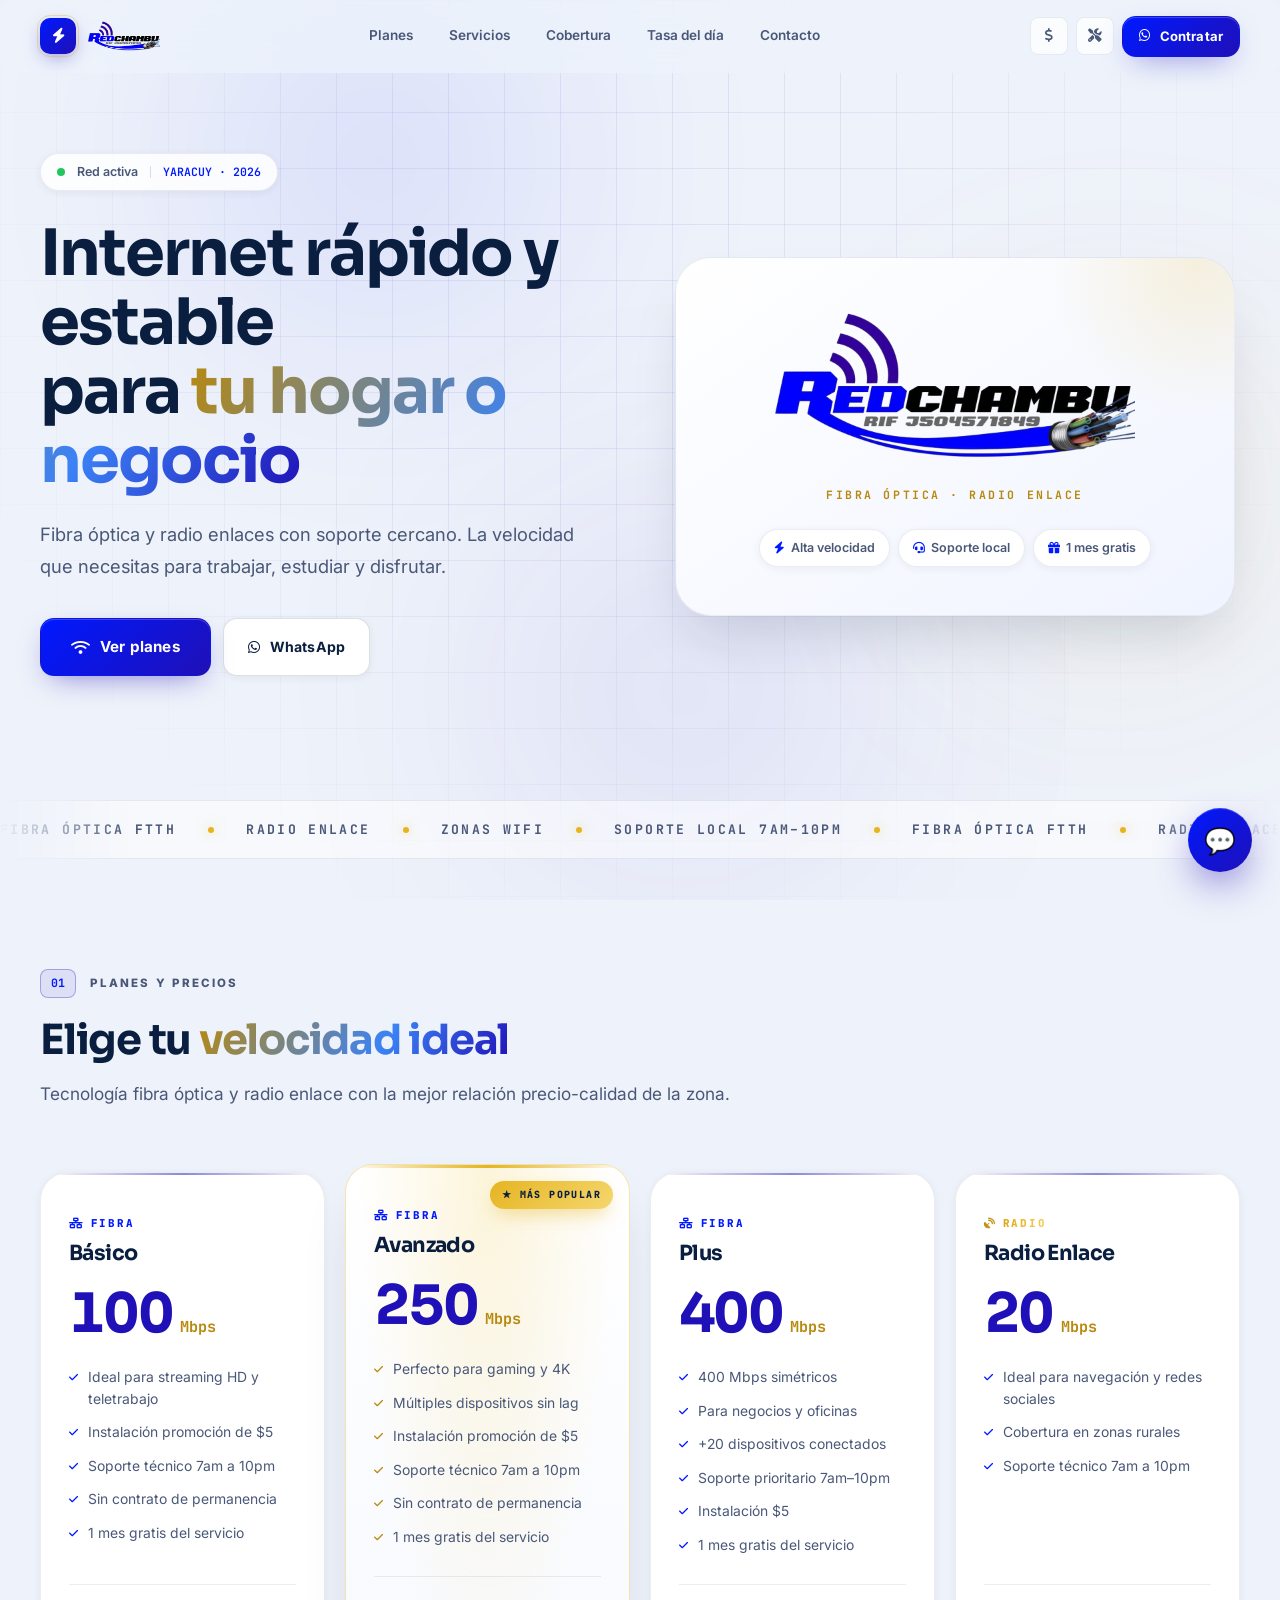
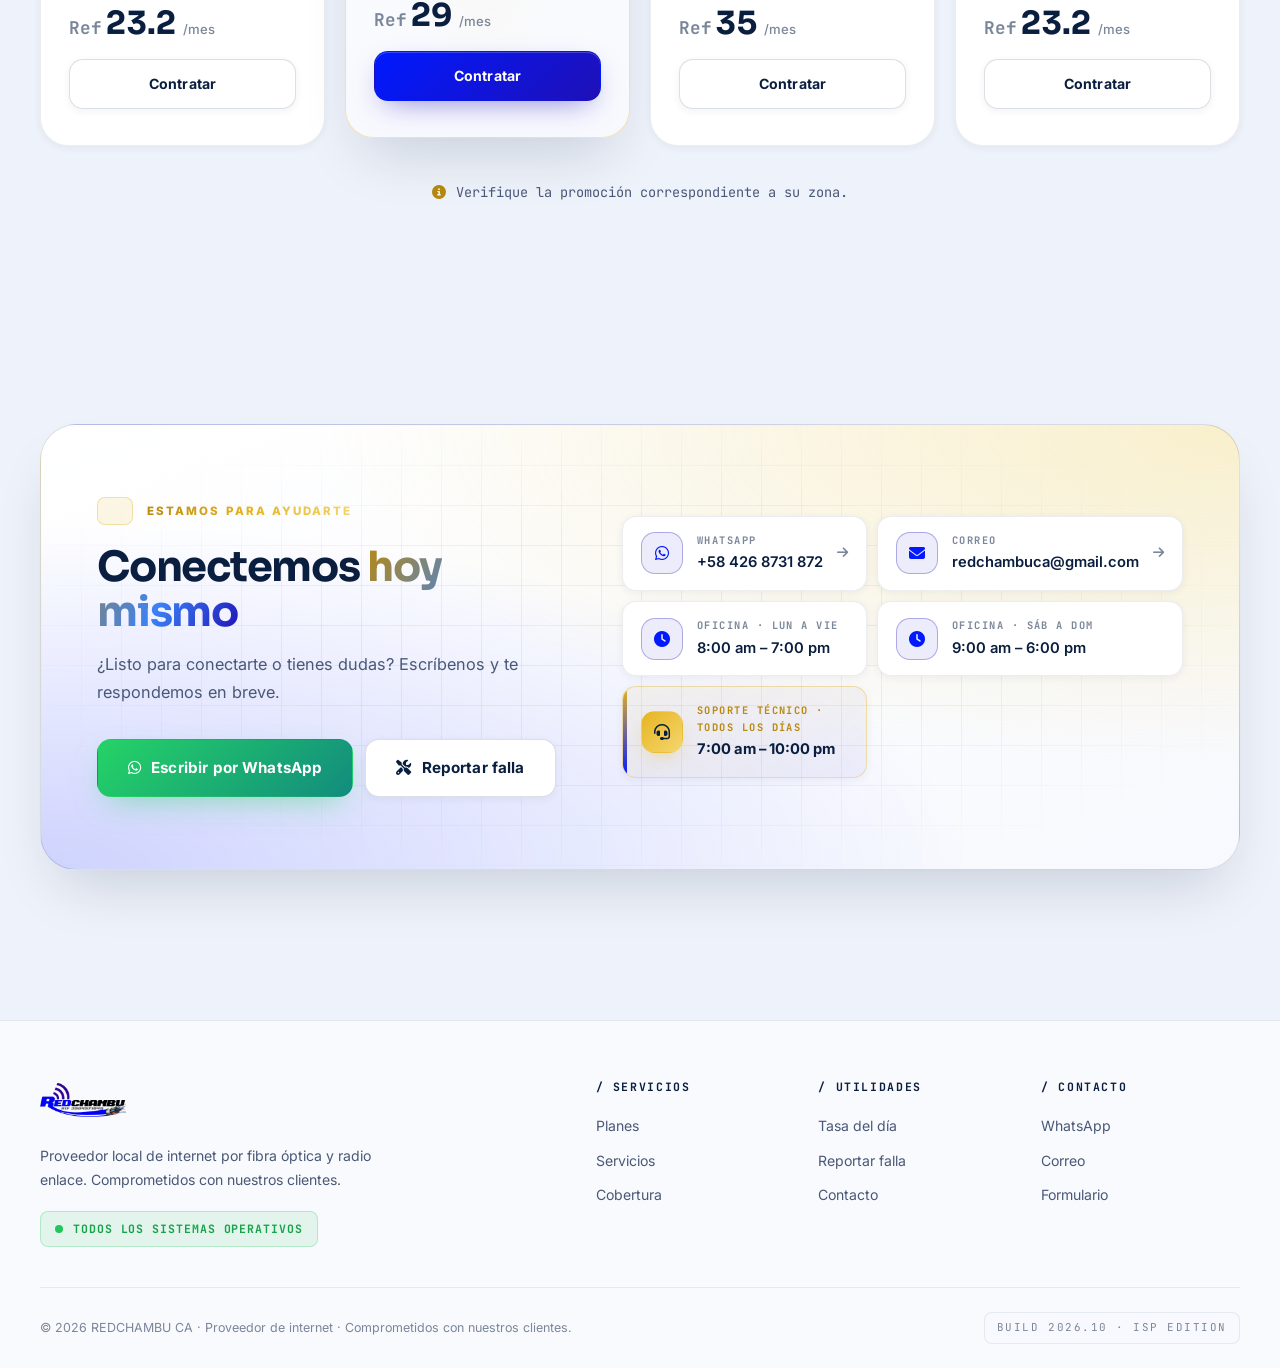
==== index.html @ 40fee79e "Update index.html" ====
<!DOCTYPE html>
<html lang="es">
<head>
  <meta charset="UTF-8" />
  <meta name="viewport" content="width=device-width, initial-scale=1, viewport-fit=cover" />
  <meta name="theme-color" content="#eef2fa">
  <meta name="description" content="REDCHAMBU CA — Internet de fibra óptica y radio enlace en tu zona. Planes desde $23.2, soporte local y cobertura en crecimiento.">

  <meta property="og:type" content="website">
  <meta property="og:url" content="https://redchambucave.github.io/">
  <meta property="og:title" content="REDCHAMBU CA | Internet de confianza">
  <meta property="og:description" content="Fibra Óptica y Radio Enlaces. Planes desde $23.2. Consulta cobertura.">
  <meta property="og:image" content="https://redchambucave.github.io/web/img/RedChambuCA.png">
  <meta property="og:locale" content="es_VE">

  <title>REDCHAMBU CA | Internet de confianza en tu zona</title>

  <link rel="icon" type="image/webp" href="img/RedChambuCA.webp">
  <link rel="apple-touch-icon" href="img/RedChambuCA.webp">

  <link rel="preconnect" href="https://fonts.googleapis.com">
  <link rel="preconnect" href="https://fonts.gstatic.com" crossorigin>
  <link href="https://fonts.googleapis.com/css2?family=Inter:wght@400;500;600;700;800&family=Sora:wght@600;700;800&family=JetBrains+Mono:wght@500;700&display=swap" rel="stylesheet">

  <link rel="preconnect" href="https://cdnjs.cloudflare.com">
  <link rel="stylesheet" href="https://cdnjs.cloudflare.com/ajax/libs/font-awesome/6.4.0/css/all.min.css">

  <link rel="stylesheet" href="css/main.css">
  <link rel="stylesheet" href="css/home.css">
  <link rel="stylesheet" href="css/bot.css">
</head>
<body>

  <!-- Atmósfera -->
  <div class="atmo" aria-hidden="true">
    <div class="atmo-grid"></div>
    <div class="atmo-glow a"></div>
    <div class="atmo-glow b"></div>
    <div class="atmo-glow c"></div>
  </div>

  <!-- Header -->
  <header class="hdr" id="hdr">
    <div class="wrap hdr-inner">
      <a href="index.html" class="hdr-logo" aria-label="REDCHAMBU CA - Inicio">
        <span class="logo-mark"><i class="fas fa-bolt"></i></span>
        <img src="img/RedChambuCA.webp" alt="REDCHAMBU CA" width="160" height="36" decoding="async">
      </a>

      <nav class="hdr-nav" aria-label="Principal">
        <a href="index.html"> Planes</a>
        <a href="servicios.html"> Servicios</a>
        <a href="cobertura.html"> Cobertura</a>
        <a href="tasa.html"> Tasa del día</a>
        <a href="index.html#contacto"> Contacto</a>
      </nav>

      <div class="hdr-actions">
        <a href="tasa.html" class="hdr-utility" aria-label="Tasa del día"><i class="fas fa-dollar-sign"></i></a>
        <a href="reporte.html" class="hdr-utility" aria-label="Reportar falla"><i class="fas fa-tools"></i></a>
        <a href="https://wa.me/584268731872" target="_blank" rel="noopener noreferrer" class="btn btn-primary btn-sm">
          <i class="fab fa-whatsapp"></i> Contratar
        </a>
        <button class="hdr-menu" id="menuBtn" aria-label="Abrir menú" aria-expanded="false" aria-controls="mnav">
          <i class="fas fa-bars"></i>
        </button>
      </div>
    </div>
  </header>

  <!-- Menú móvil -->
  <div class="mnav" id="mnav" aria-hidden="true">
    <div class="mnav-top">
      <img src="img/RedChambuCA.webp" alt="REDCHAMBU CA" width="160" height="36">
      <button class="mnav-close" id="menuClose" aria-label="Cerrar menú"><i class="fas fa-times"></i></button>
    </div>
    <ul class="mnav-list">
      <li><a href="index.html" data-close><i class="fas fa-wifi"></i> Planes</a></li>
      <li><a href="servicios.html" data-close><i class="fas fa-th-large"></i> Servicios</a></li>
      <li><a href="cobertura.html" data-close><i class="fas fa-map-marked-alt"></i> Cobertura</a></li>
      <li><a href="tasa.html" data-close><i class="fas fa-dollar-sign"></i> Tasa del día</a></li>
      <li><a href="reporte.html" data-close><i class="fas fa-tools"></i> Reportar falla</a></li>
      <li><a href="index.html#contacto" data-close><i class="fas fa-headset"></i> Contacto</a></li>
    </ul>
    <div class="mnav-foot">
      <a href="https://wa.me/584268731872" target="_blank" rel="noopener noreferrer" class="btn btn-wa">
        <i class="fab fa-whatsapp"></i> Escribir por WhatsApp
      </a>
      <small>REDCHAMBU CA · Internet de confianza</small>
    </div>
  </div>

  <main>
    <!-- HERO -->
    <section class="hero">
      <div class="wrap hero-inner">
        <div class="hero-copy">
          <div class="hero-tag">
            <span class="pulse-dot"></span>
            <span>Red activa</span>
            <span class="hero-tag-sep"></span>
            <span class="mono">YARACUY · 2026</span>
          </div>

          <h1 class="hero-title">
            Internet rápido y estable<br>
            para <em>tu hogar o negocio</em>
          </h1>

          <p class="hero-lede">
            Fibra óptica y radio enlaces con soporte cercano. La velocidad que necesitas para trabajar, estudiar y disfrutar.
          </p>

          <div class="hero-cta">
            <a href="#planes" class="btn btn-primary btn-lg"><i class="fas fa-wifi"></i> Ver planes</a>
            <a href="https://wa.me/584268731872?text=Hola%20REDCHAMBU%20CA,%20quiero%20informaci%C3%B3n%20sobre%20sus%20planes" target="_blank" rel="noopener noreferrer" class="btn btn-outline">
              <i class="fab fa-whatsapp"></i> WhatsApp
            </a>
          </div>
        </div>

        <!-- HERO IMAGE (logo grande) -->
        <div class="hero-image">
          <div class="hero-illustration">
            <img src="img/RedChambuCA.webp" alt="REDCHAMBU CA" width="600" height="180" decoding="async">
            <div class="hero-tagline mono">Fibra Óptica · Radio Enlace</div>
            <div class="hero-chips">
              <span class="chip"><i class="fas fa-bolt"></i> Alta velocidad</span>
              <span class="chip"><i class="fas fa-headset"></i> Soporte local</span>
              <span class="chip"><i class="fas fa-gift"></i> 1 mes gratis</span>
            </div>
          </div>
        </div>
      </div>

      <!-- Marquee -->
      <div class="marquee" aria-hidden="true">
        <div class="marquee-track">
          <span>FIBRA ÓPTICA FTTH</span><span class="dot"></span>
          <span>RADIO ENLACE</span><span class="dot"></span>
          <span>ZONAS WIFI</span><span class="dot"></span>
          <span>SOPORTE LOCAL 7AM–10PM</span><span class="dot"></span>
          <span>FIBRA ÓPTICA FTTH</span><span class="dot"></span>
          <span>RADIO ENLACE</span><span class="dot"></span>
          <span>ZONAS WIFI</span><span class="dot"></span>
          <span>SOPORTE LOCAL 7AM–10PM</span><span class="dot"></span>
          <span>FIBRA ÓPTICA FTTH</span><span class="dot"></span>
          <span>RADIO ENLACE</span><span class="dot"></span>
          <span>ZONAS WIFI</span><span class="dot"></span>
          <span>SOPORTE LOCAL 7AM–10PM</span><span class="dot"></span>
        </div>
      </div>
    </section>

    <!-- PLANES -->
    <section id="planes" class="sect">
      <div class="wrap">
        <div class="sect-head">
          <div class="sect-meta">
            <span class="sect-num mono">01</span>
            <span class="sect-eyebrow">Planes y precios</span>
          </div>
          <h2>Elige tu <em>velocidad ideal</em></h2>
          <p>Tecnología fibra óptica y radio enlace con la mejor relación precio-calidad de la zona.</p>
        </div>

        <div class="plans" data-planes></div>

        <p class="plans-note mono">
          <i class="fas fa-info-circle"></i>
          Verifique la promoción correspondiente a su zona.
        </p>
      </div>
    </section>

    <!-- AVISOS DE LA RED -->
    <section id="avisos" class="sect" hidden>
      <div class="wrap">
        <div class="avisos-panel">
          <div class="sect-head center">
            <div class="sect-meta center">
              <span class="sect-num mono gold">02</span>
              <span class="sect-eyebrow gold">Estado del servicio</span>
            </div>
            <h2>Avisos de <em>la red</em></h2>
            <p>Consulta el estado de nuestra red y los mantenimientos programados.</p>
          </div>

          <div class="fallas-container" data-fallas></div>

          <div class="fallas-cta">
            <p>¿Tienes una falla que no aparece en la lista?</p>
            <a href="reporte.html" class="btn btn-outline">
              <i class="fas fa-tools"></i> Reportar falla
            </a>
          </div>
        </div>
      </div>
    </section>
    
    <!-- CONTACTO -->
    <section id="contacto" class="sect">
      <div class="wrap">
        <div class="cta-block" data-contacto></div>
      </div>
    </section>
  </main>

  <!-- Footer -->
  <footer class="ft">
    <div class="wrap">
      <div class="ft-top">
        <div class="ft-brand">
          <img src="img/RedChambuCA.webp" alt="REDCHAMBU CA" width="160" height="42" loading="lazy" decoding="async">
          <p>Proveedor local de internet por fibra óptica y radio enlace. Comprometidos con nuestros clientes.</p>
          <div class="ft-status mono">
            <span class="pulse-dot"></span>
            Todos los sistemas operativos
          </div>
        </div>

        <div class="ft-cols">
          <div class="ft-col">
            <h4 class="mono">/ Servicios</h4>
            <a href="index.html#planes">Planes</a>
            <a href="servicios.html">Servicios</a>
            <a href="cobertura.html">Cobertura</a>
          </div>
          <div class="ft-col">
            <h4 class="mono">/ Utilidades</h4>
            <a href="tasa.html">Tasa del día</a>
            <a href="reporte.html">Reportar falla</a>
            <a href="index.html#contacto">Contacto</a>
          </div>
          <div class="ft-col">
            <h4 class="mono">/ Contacto</h4>
            <a href="https://wa.me/584268731872" target="_blank" rel="noopener noreferrer">WhatsApp</a>
            <a href="mailto:redchambuca@gmail.com">Correo</a>
            <a href="index.html#contacto">Formulario</a>
          </div>
        </div>
      </div>

      <div class="ft-bottom">
        <p>&copy; 2026 REDCHAMBU CA · Proveedor de internet · Comprometidos con nuestros clientes.</p>
        <span class="ft-code mono">BUILD 2026.10 · ISP EDITION</span>
      </div>
    </div>
  </footer>

  <script src="js/data.js"></script>
  <script src="js/fallas.js"></script>
  <script src="js/main.js" defer></script>

</body>
</html>
---- css/main.css ----
/* ============================================================
   MAIN.CSS — REDCHAMBU CA "FIBER LIGHT"
   Base global: reset, variables, tipografía, botones, header,
   menú móvil, secciones, footer, utilidades, responsive común.
   ============================================================ */

/* ============================================================
   RESET
   ============================================================ */
*, *::before, *::after { margin: 0; padding: 0; box-sizing: border-box; }

/* ============================================================
   VARIABLES — Paleta Fiber Light + logo REDCHAMBU
   ============================================================ */
:root {
  /* Fondo claro */
  --bg:        #eef2fa;
  --bg-2:      #e6ecf7;
  --bg-3:      #dfe6f3;
  --surface:   #ffffff;
  --surface-2: #f7f9fe;
  --surface-3: #eef2fa;

  /* Azul ISP (derivado del logo) */
  --blue:          #1F10B7;   /* azul violáceo del logo */
  --blue-bright:   #3b82f6;
  --blue-deep:     #1F10B7;
  --blue-electric: #0019FF;   /* azul eléctrico de "RED" */
  --blue-soft:     rgba(31, 16, 183, 0.08);
  --blue-soft-2:   rgba(31, 16, 183, 0.14);

  /* Dorado / Mostaza */
  --gold:        #e6b422;
  --gold-bright: #f5d76e;
  --gold-dark:   #b8890f;
  --gold-soft:   rgba(230, 180, 34, 0.12);

  /* Texto */
  --text:      #0a1e3f;
  --text-soft: #4a5878;
  --text-mute: #7a8699;

  /* Bordes */
  --border:        rgba(10, 30, 63, 0.08);
  --border-strong: rgba(10, 30, 63, 0.14);
  --border-blue:   rgba(31, 16, 183, 0.3);
  --border-gold:   rgba(230, 180, 34, 0.35);

  /* Radios */
  --r-sm:   8px;
  --r-md:   14px;
  --r-lg:   20px;
  --r-xl:   28px;
  --r-2xl:  36px;
  --r-full: 999px;

  /* Sombras */
  --sh-sm:   0 2px 8px rgba(10, 30, 63, 0.06);
  --sh-md:   0 12px 32px rgba(10, 30, 63, 0.08);
  --sh-lg:   0 30px 60px -20px rgba(10, 30, 63, 0.18);
  --sh-blue: 0 12px 32px -12px rgba(31, 16, 183, 0.4);
  --sh-gold: 0 12px 32px -12px rgba(230, 180, 34, 0.4);

  --header-h: 72px;
}

/* ============================================================
   BASE
   ============================================================ */
html {
  scroll-behavior: smooth;
  scroll-padding-top: calc(var(--header-h) + 40px);
  -webkit-text-size-adjust: 100%;
  -webkit-tap-highlight-color: transparent;
}

body {
  font-family: 'Inter', system-ui, -apple-system, sans-serif;
  background: var(--bg);
  color: var(--text);
  line-height: 1.6;
  min-height: 100vh;
  overflow-x: hidden;
  -webkit-font-smoothing: antialiased;
  position: relative;
  display: flex;
  flex-direction: column;
}

main { flex: 1; }

img { max-width: 100%; height: auto; -webkit-user-drag: none; user-select: none; }
a { color: inherit; text-decoration: none; }
button { font-family: inherit; cursor: pointer; border: none; background: none; color: inherit; }

.wrap {
  width: 100%;
  max-width: 1280px;
  margin: 0 auto;
  padding: 0 20px;
  position: relative;
  z-index: 2;
}

.mono {
  font-family: 'JetBrains Mono', ui-monospace, monospace;
  font-variant-numeric: tabular-nums;
}

/* ============================================================
   ATMÓSFERA (grid + glows)
   ============================================================ */
.atmo {
  position: fixed;
  inset: 0;
  pointer-events: none;
  z-index: 0;
  overflow: hidden;
}

.atmo-grid {
  position: absolute;
  inset: 0;
  background-image:
    linear-gradient(rgba(31, 16, 183, 0.07) 1px, transparent 1px),
    linear-gradient(90deg, rgba(31, 16, 183, 0.07) 1px, transparent 1px);
  background-size: 56px 56px;
  mask-image: radial-gradient(ellipse at 50% 30%, black 30%, transparent 80%);
  -webkit-mask-image: radial-gradient(ellipse at 50% 30%, black 30%, transparent 80%);
}

.atmo-glow {
  position: absolute;
  border-radius: 50%;
  filter: blur(120px);
  opacity: 0.55;
}

.atmo-glow.a {
  top: -10%; left: 10%;
  width: 500px; height: 500px;
  background: radial-gradient(circle, rgba(0, 25, 255, 0.28) 0%, transparent 70%);
}

.atmo-glow.b {
  top: 30%; right: -5%;
  width: 450px; height: 450px;
  background: radial-gradient(circle, rgba(230, 180, 34, 0.28) 0%, transparent 70%);
}

.atmo-glow.c {
  bottom: -10%; left: 30%;
  width: 600px; height: 600px;
  background: radial-gradient(circle, rgba(31, 16, 183, 0.18) 0%, transparent 70%);
}

/* ============================================================
   TIPOGRAFÍA
   ============================================================ */
h1, h2, h3, h4 {
  font-family: 'Sora', 'Inter', sans-serif;
  font-weight: 700;
  letter-spacing: -0.03em;
  line-height: 1.08;
  color: var(--text);
}

h1 { font-size: clamp(2.2rem, 6.5vw, 4rem); }
h2 { font-size: clamp(1.7rem, 4.5vw, 2.6rem); }
h3 { font-size: clamp(1.1rem, 2.5vw, 1.3rem); }
h4 { font-size: 0.82rem; }

h1 em, h2 em {
  font-style: normal;
  background: linear-gradient(120deg, var(--gold-dark) 0%, var(--blue-bright) 60%, var(--blue-deep) 100%);
  -webkit-background-clip: text;
  background-clip: text;
  -webkit-text-fill-color: transparent;
}

h2 em.gold, .gold {
  background: linear-gradient(120deg, var(--gold-dark) 0%, var(--gold) 50%, var(--gold-bright) 100%);
  -webkit-background-clip: text;
  background-clip: text;
  -webkit-text-fill-color: transparent;
}

p { color: var(--text-soft); }

/* ============================================================
   HEADER
   ============================================================ */
.hdr {
  position: sticky;
  top: 0;
  z-index: 100;
  background: rgba(238, 242, 250, 0.78);
  backdrop-filter: blur(20px) saturate(180%);
  -webkit-backdrop-filter: blur(20px) saturate(180%);
  border-bottom: 1px solid transparent;
  transition: all 0.3s ease;
}

.hdr.scrolled {
  border-bottom-color: var(--border);
  background: rgba(255, 255, 255, 0.85);
  box-shadow: var(--sh-sm);
}

.hdr-inner {
  display: flex;
  align-items: center;
  justify-content: space-between;
  gap: 20px;
  height: var(--header-h);
}

.hdr-logo { display: flex; align-items: center; gap: 12px; flex-shrink: 0; }

.logo-mark {
  display: inline-flex;
  align-items: center;
  justify-content: center;
  width: 36px; height: 36px;
  border-radius: 10px;
  background: linear-gradient(135deg, var(--blue-electric) 0%, var(--blue) 100%);
  color: #fff;
  font-size: 0.95rem;
  box-shadow: 0 6px 20px -6px rgba(31, 16, 183, 0.6);
  position: relative;
}

.logo-mark::after {
  content: '';
  position: absolute;
  inset: -3px;
  border-radius: 13px;
  border: 1px solid rgba(230, 180, 34, 0.5);
  opacity: 0.7;
}

.hdr-logo img { height: 32px; width: auto; object-fit: contain; }

.hdr-nav {
  display: none;
  align-items: center;
  gap: 4px;
  flex: 1;
  justify-content: center;
}

.hdr-nav a {
  display: inline-flex;
  align-items: center;
  gap: 8px;
  padding: 9px 16px;
  border-radius: var(--r-sm);
  font-size: 0.85rem;
  font-weight: 600;
  color: var(--text-soft);
  transition: all 0.2s ease;
  position: relative;
}

.hdr-nav a span {
  font-family: 'JetBrains Mono', monospace;
  font-size: 0.68rem;
  color: var(--blue-electric);
  opacity: 0.75;
}

.hdr-nav a:hover {
  color: var(--blue-deep);
  background: rgba(31, 16, 183, 0.06);
}

.hdr-nav a:hover span { opacity: 1; }
.hdr-nav a.active { color: var(--blue-deep); background: rgba(31, 16, 183, 0.08); }
.hdr-nav a.active span { opacity: 1; }

.hdr-actions { display: flex; align-items: center; gap: 8px; }

.hdr-utility {
  display: none;
  align-items: center;
  justify-content: center;
  width: 38px; height: 38px;
  border-radius: var(--r-sm);
  background: rgba(255, 255, 255, 0.7);
  border: 1px solid var(--border);
  color: var(--text-soft);
  font-size: 0.85rem;
  transition: all 0.2s ease;
}

.hdr-utility:hover {
  color: var(--gold-dark);
  border-color: var(--border-gold);
  background: var(--gold-soft);
}

.hdr-menu {
  width: 42px; height: 42px;
  border-radius: var(--r-sm);
  background: rgba(255, 255, 255, 0.7);
  border: 1px solid var(--border);
  color: var(--text);
  font-size: 1rem;
  display: inline-flex;
  align-items: center;
  justify-content: center;
  transition: all 0.2s;
}

.hdr-menu:hover { border-color: var(--border-blue); color: var(--blue-electric); }

/* ============================================================
   BOTONES
   ============================================================ */
.btn {
  display: inline-flex;
  align-items: center;
  justify-content: center;
  gap: 10px;
  padding: 13px 24px;
  min-height: 48px;
  border-radius: var(--r-md);
  font-weight: 700;
  font-size: 0.88rem;
  transition: all 0.25s cubic-bezier(0.4, 0, 0.2, 1);
  cursor: pointer;
  white-space: nowrap;
  border: 1px solid transparent;
  letter-spacing: 0.01em;
  text-decoration: none;
}

.btn-sm { padding: 9px 16px; min-height: 40px; font-size: 0.82rem; }
.btn-lg { padding: 16px 30px; min-height: 54px; font-size: 0.95rem; }
.btn-block { width: 100%; }

.btn-primary {
  background: linear-gradient(135deg, var(--blue-electric) 0%, var(--blue) 100%);
  color: #fff;
  box-shadow: 0 10px 30px -12px rgba(31, 16, 183, 0.6), inset 0 1px 0 rgba(255, 255, 255, 0.2);
  position: relative;
  overflow: hidden;
}

.btn-primary::before {
  content: '';
  position: absolute;
  inset: 0;
  background: linear-gradient(120deg, transparent 30%, rgba(255, 255, 255, 0.2) 50%, transparent 70%);
  transform: translateX(-100%);
  transition: transform 0.6s ease;
}

.btn-primary:hover::before { transform: translateX(100%); }

.btn-primary:hover {
  transform: translateY(-2px);
  box-shadow: 0 18px 40px -14px rgba(31, 16, 183, 0.8), inset 0 1px 0 rgba(255, 255, 255, 0.2);
}

.btn-outline {
  background: var(--surface);
  color: var(--text);
  border: 1px solid var(--border-strong);
  box-shadow: var(--sh-sm);
}

.btn-outline:hover {
  border-color: var(--blue-electric);
  color: var(--blue-deep);
  background: var(--blue-soft);
  transform: translateY(-2px);
}

.btn-wa {
  background: linear-gradient(135deg, #25D366 0%, #128C7E 100%);
  color: #fff;
  box-shadow: 0 12px 32px -12px rgba(37, 211, 102, 0.55);
}

.btn-wa:hover {
  transform: translateY(-2px);
  box-shadow: 0 18px 40px -14px rgba(37, 211, 102, 0.75);
}

/* ============================================================
   MENÚ MÓVIL
   ============================================================ */
.mnav {
  position: fixed;
  inset: 0;
  z-index: 200;
  background: var(--surface);
  display: flex;
  flex-direction: column;
  padding: 20px 24px;
  opacity: 0;
  visibility: hidden;
  transition: opacity 0.3s ease, visibility 0.3s;
  overflow-y: auto;
}

.mnav::before {
  content: '';
  position: absolute;
  inset: 0;
  background-image:
    linear-gradient(rgba(31, 16, 183, 0.05) 1px, transparent 1px),
    linear-gradient(90deg, rgba(31, 16, 183, 0.05) 1px, transparent 1px);
  background-size: 40px 40px;
  pointer-events: none;
  z-index: 0;
}

.mnav.open { opacity: 1; visibility: visible; }
.mnav > * { position: relative; z-index: 1; }

.mnav-top {
  display: flex;
  justify-content: space-between;
  align-items: center;
  margin-bottom: 32px;
}

.mnav-top img { height: 34px; width: auto; }

.mnav-close {
  width: 42px; height: 42px;
  border-radius: var(--r-sm);
  background: var(--surface-3);
  border: 1px solid var(--border);
  color: var(--text);
  font-size: 1rem;
  display: flex;
  align-items: center;
  justify-content: center;
}

.mnav-list {
  list-style: none;
  display: flex;
  flex-direction: column;
  gap: 8px;
  flex: 1;
}

.mnav-list a {
  display: flex;
  align-items: center;
  gap: 16px;
  padding: 16px 18px;
  border-radius: var(--r-md);
  background: var(--surface-2);
  border: 1px solid var(--border);
  font-family: 'Sora', sans-serif;
  font-size: 1.02rem;
  font-weight: 600;
  color: var(--text);
  transition: all 0.2s ease;
}

.mnav-list a span {
  font-family: 'JetBrains Mono', monospace;
  font-size: 0.72rem;
  color: var(--blue-electric);
  min-width: 24px;
}

.mnav-list a i {
  width: 36px; height: 36px;
  border-radius: var(--r-sm);
  background: var(--blue-soft);
  color: var(--blue-electric);
  display: flex;
  align-items: center;
  justify-content: center;
  font-size: 0.9rem;
  flex-shrink: 0;
}

.mnav-list a:active {
  background: var(--blue-soft-2);
  border-color: var(--border-blue);
}

.mnav-foot {
  margin-top: 24px;
  padding-top: 24px;
  border-top: 1px solid var(--border);
  text-align: center;
}

.mnav-foot small {
  display: block;
  color: var(--text-mute);
  font-size: 0.72rem;
  margin-top: 12px;
  font-family: 'JetBrains Mono', monospace;
}

/* ============================================================
   SECCIONES GENÉRICAS
   ============================================================ */
.sect { padding: 80px 0; position: relative; }

.sect-head { margin-bottom: 48px; max-width: 720px; }
.sect-head.center { text-align: center; margin-left: auto; margin-right: auto; }

.sect-meta {
  display: flex;
  align-items: center;
  gap: 14px;
  margin-bottom: 20px;
}

.sect-meta.center { justify-content: center; }

.sect-num {
  font-size: 0.72rem;
  font-weight: 700;
  color: var(--blue-electric);
  padding: 4px 10px;
  border-radius: var(--r-sm);
  background: var(--blue-soft);
  border: 1px solid var(--border-blue);
}

.sect-num.gold {
  color: var(--gold-dark);
  background: var(--gold-soft);
  border-color: var(--border-gold);
}

.sect-eyebrow {
  font-size: 0.72rem;
  font-weight: 800;
  letter-spacing: 0.18em;
  text-transform: uppercase;
  color: var(--text-soft);
}

.sect-eyebrow.gold { color: var(--gold-dark); }

.sect-head h2 { margin-bottom: 16px; }

.sect-head p {
  color: var(--text-soft);
  font-size: clamp(0.98rem, 2.4vw, 1.08rem);
  line-height: 1.7;
}

/* Page hero (páginas internas) */
.page-hero {
  position: relative;
  padding: 60px 0 40px;
  overflow: hidden;
}

.page-hero .wrap { padding-bottom: 20px; }

.page-hero-tag {
  display: inline-flex;
  align-items: center;
  gap: 12px;
  padding: 8px 16px;
  background: rgba(255, 255, 255, 0.85);
  border: 1px solid var(--border);
  border-radius: var(--r-full);
  font-size: 0.78rem;
  font-weight: 600;
  color: var(--text-soft);
  margin-bottom: 24px;
  backdrop-filter: blur(10px);
  box-shadow: var(--sh-sm);
}

.page-hero-tag .mono { color: var(--blue-electric); font-size: 0.72rem; }

.page-hero h1 {
  margin-bottom: 16px;
  max-width: 900px;
}

.page-hero-lede {
  font-size: clamp(1rem, 2.5vw, 1.15rem);
  color: var(--text-soft);
  max-width: 640px;
  line-height: 1.7;
}

/* Pulse dot */
.pulse-dot {
  width: 8px; height: 8px;
  border-radius: 50%;
  background: #22c55e;
  box-shadow: 0 0 0 0 rgba(34, 197, 94, 0.7);
  animation: pulseDot 2s infinite;
  flex-shrink: 0;
}

@keyframes pulseDot {
  0%   { box-shadow: 0 0 0 0 rgba(34, 197, 94, 0.7); }
  70%  { box-shadow: 0 0 0 10px rgba(34, 197, 94, 0); }
  100% { box-shadow: 0 0 0 0 rgba(34, 197, 94, 0); }
}

/* ============================================================
   INFO NOTE
   ============================================================ */
.info-note {
  max-width: 900px;
  margin: 24px auto 0;
  padding: 18px 22px;
  background: var(--surface);
  border-radius: var(--r-md);
  border: 1px solid var(--border);
  border-left: 4px solid var(--gold);
  display: flex;
  gap: 16px;
  align-items: flex-start;
  box-shadow: var(--sh-sm);
}

.info-note i {
  color: var(--gold-dark);
  font-size: 1.3rem;
  margin-top: 2px;
  flex-shrink: 0;
}

.info-note p {
  font-size: 0.95rem;
  line-height: 1.6;
  margin: 0;
  color: var(--text-soft);
}

.info-note strong { color: var(--text); }

.info-note a {
  color: var(--blue-electric);
  font-weight: 700;
  text-decoration: underline;
  text-decoration-color: var(--gold);
  text-underline-offset: 3px;
}

.info-note a:hover { color: var(--gold-dark); }

/* ============================================================
   FOOTER
   ============================================================ */
.ft {
  border-top: 1px solid var(--border);
  padding: 60px 0 24px;
  background: rgba(255, 255, 255, 0.6);
  margin-top: 40px;
  position: relative;
  z-index: 1;
}

.ft-top {
  display: grid;
  gap: 40px;
  padding-bottom: 40px;
  border-bottom: 1px solid var(--border);
}

.ft-brand img { height: 38px; width: auto; margin-bottom: 18px; }

.ft-brand p {
  color: var(--text-soft);
  font-size: 0.88rem;
  line-height: 1.65;
  max-width: 340px;
  margin-bottom: 20px;
}

.ft-status {
  display: inline-flex;
  align-items: center;
  gap: 10px;
  font-size: 0.72rem;
  font-weight: 700;
  color: #16a34a;
  letter-spacing: 0.08em;
  text-transform: uppercase;
  padding: 8px 14px;
  border-radius: var(--r-sm);
  background: rgba(34, 197, 94, 0.1);
  border: 1px solid rgba(34, 197, 94, 0.25);
}

.ft-cols {
  display: grid;
  grid-template-columns: repeat(3, 1fr);
  gap: 24px;
}

.ft-col h4 {
  color: var(--text);
  font-size: 0.72rem;
  text-transform: uppercase;
  letter-spacing: 0.14em;
  margin-bottom: 16px;
  font-family: 'JetBrains Mono', monospace;
  font-weight: 700;
}

.ft-col a {
  display: block;
  color: var(--text-soft);
  font-size: 0.88rem;
  padding: 6px 0;
  transition: all 0.2s ease;
}

.ft-col a:hover { color: var(--gold-dark); padding-left: 6px; }

.ft-bottom {
  padding-top: 24px;
  display: flex;
  flex-direction: column;
  gap: 12px;
  text-align: center;
  align-items: center;
}

.ft-bottom p { color: var(--text-mute); font-size: 0.78rem; }

.ft-code {
  font-size: 0.68rem;
  color: var(--text-mute);
  letter-spacing: 0.14em;
  padding: 6px 12px;
  border-radius: var(--r-sm);
  background: var(--surface-2);
  border: 1px solid var(--border);
}

/* ============================================================
   RESPONSIVE COMÚN
   ============================================================ */
@media (min-width: 640px) {
  .wrap { padding: 0 32px; }
  .hdr-utility { display: inline-flex; }
}

@media (min-width: 960px) {
  .wrap { padding: 0 40px; }

  .hdr-nav { display: flex; }
  .hdr-menu { display: none; }
  .mnav { display: none; }

  .sect { padding: 110px 0; }
  .sect-head { margin-bottom: 64px; }

  .ft-top { grid-template-columns: 1fr 1.3fr; gap: 60px; }
  .ft-bottom { flex-direction: row; justify-content: space-between; }
}

/* ============================================================
   ACCESIBILIDAD
   ============================================================ */
@media (prefers-reduced-motion: reduce) {
  *, *::before, *::after {
    animation-duration: 0.01ms !important;
    animation-iteration-count: 1 !important;
    transition-duration: 0.01ms !important;
    scroll-behavior: auto !important;
  }
}

:focus-visible {
  outline: 2px solid var(--blue-electric);
  outline-offset: 3px;
  border-radius: 8px;
}
---- css/home.css ----
/* ============================================================
   HOME.CSS — Solo index.html
   Hero + medidor radial + marquee + planes + contacto + trust
   ============================================================ */

/* ============================================================
   HERO
   ============================================================ */
.hero { position: relative; padding: 60px 0 0; overflow: hidden; }

.hero-inner {
  display: grid;
  gap: 56px;
  align-items: center;
  padding-bottom: 60px;
}

.hero-tag {
  display: inline-flex;
  align-items: center;
  gap: 12px;
  padding: 8px 16px;
  background: rgba(255, 255, 255, 0.85);
  border: 1px solid var(--border);
  border-radius: var(--r-full);
  font-size: 0.78rem;
  font-weight: 600;
  color: var(--text-soft);
  margin-bottom: 28px;
  backdrop-filter: blur(10px);
  box-shadow: var(--sh-sm);
}

.hero-tag .mono { color: var(--blue-electric); font-size: 0.72rem; }

.hero-tag-sep { width: 1px; height: 12px; background: var(--border-strong); }

.hero-title { margin-bottom: 24px; }

.hero-lede {
  font-size: clamp(1rem, 2.5vw, 1.15rem);
  color: var(--text-soft);
  max-width: 540px;
  margin-bottom: 36px;
  line-height: 1.7;
}

.hero-cta {
  display: flex;
  flex-direction: column;
  gap: 12px;
  margin-bottom: 44px;
}

/* ============================================================
   MEDIDOR RADIAL
   ============================================================ */
.hero-meter {
  position: relative;
  display: flex;
  flex-direction: column;
  align-items: center;
  gap: 24px;
}

.meter-shell {
  position: relative;
  width: min(420px, 90vw);
  aspect-ratio: 1;
}

.meter-svg {
  position: absolute;
  inset: 0;
  width: 100%; height: 100%;
  filter: drop-shadow(0 20px 40px rgba(31, 16, 183, 0.15));
}

.meter-ticks {
  opacity: 0.6;
  animation: spinSlow 60s linear infinite;
  transform-origin: 200px 200px;
}

@keyframes spinSlow { from { transform: rotate(0); } to { transform: rotate(360deg); } }

.meter-arc {
  filter: drop-shadow(0 0 10px rgba(230, 180, 34, 0.5));
  animation: arcGrow 2.4s cubic-bezier(0.4, 0, 0.2, 1) forwards;
}

@keyframes arcGrow { from { stroke-dashoffset: 1005; } to { stroke-dashoffset: 220; } }

.meter-core {
  position: absolute;
  top: 50%; left: 50%;
  transform: translate(-50%, -50%);
  text-align: center;
  width: 60%;
}

.meter-live {
  display: inline-flex;
  align-items: center;
  gap: 6px;
  font-size: 0.68rem;
  font-weight: 800;
  letter-spacing: 0.15em;
  text-transform: uppercase;
  color: #16a34a;
  background: rgba(34, 197, 94, 0.12);
  padding: 5px 12px;
  border-radius: var(--r-full);
  margin-bottom: 14px;
}

.meter-live .pulse-dot { width: 6px; height: 6px; }

.meter-value {
  display: flex;
  align-items: baseline;
  justify-content: center;
  gap: 6px;
  margin-bottom: 6px;
}

.meter-value span {
  font-family: 'Sora', sans-serif;
  font-size: clamp(2.8rem, 10vw, 4rem);
  font-weight: 700;
  color: var(--blue-deep);
  letter-spacing: -0.05em;
  line-height: 1;
}

.meter-value small {
  font-family: 'JetBrains Mono', monospace;
  font-size: 0.95rem;
  font-weight: 700;
  color: var(--gold-dark);
}

.meter-label {
  font-size: 0.68rem;
  text-transform: uppercase;
  letter-spacing: 0.16em;
  color: var(--text-mute);
  font-weight: 700;
}

.meter-badge {
  position: absolute;
  display: flex;
  align-items: center;
  gap: 8px;
  padding: 10px 16px;
  background: rgba(255, 255, 255, 0.95);
  border: 1px solid var(--border-strong);
  border-radius: var(--r-full);
  font-size: 0.78rem;
  font-weight: 700;
  color: var(--text);
  backdrop-filter: blur(12px);
  box-shadow: var(--sh-md);
  animation: floatY 6s ease-in-out infinite;
  white-space: nowrap;
}

.meter-badge i { color: var(--gold-dark); }

.meter-badge.a { top: 14%; left: -4%; animation-delay: -1s; }
.meter-badge.b { bottom: 16%; right: -4%; animation-delay: -3s; }

@keyframes floatY {
  0%, 100% { transform: translateY(0); }
  50%      { transform: translateY(-10px); }
}

.meter-footer {
  display: grid;
  grid-template-columns: repeat(3, 1fr);
  gap: 8px;
  width: min(420px, 90vw);
  padding: 14px;
  background: var(--surface);
  border: 1px solid var(--border);
  border-radius: var(--r-md);
  box-shadow: var(--sh-sm);
}

.mf-item { text-align: center; }

.mf-k {
  display: block;
  font-size: 0.62rem;
  text-transform: uppercase;
  letter-spacing: 0.1em;
  color: var(--text-mute);
  font-weight: 700;
  margin-bottom: 4px;
}

.mf-v {
  display: block;
  font-size: 0.8rem;
  font-weight: 700;
  color: var(--gold-dark);
}

/* ============================================================
   MARQUEE TÉCNICO
   ============================================================ */
.marquee {
  position: relative;
  border-top: 1px solid var(--border);
  border-bottom: 1px solid var(--border);
  background: rgba(255, 255, 255, 0.5);
  padding: 18px 0;
  overflow: hidden;
  mask-image: linear-gradient(90deg, transparent, black 10%, black 90%, transparent);
  -webkit-mask-image: linear-gradient(90deg, transparent, black 10%, black 90%, transparent);
}

.marquee-track {
  display: flex;
  align-items: center;
  gap: 32px;
  animation: marquee 40s linear infinite;
  white-space: nowrap;
  width: max-content;
}

.marquee-track span {
  font-family: 'JetBrains Mono', monospace;
  font-size: 0.82rem;
  font-weight: 700;
  letter-spacing: 0.18em;
  color: var(--text-soft);
}

.marquee-track .dot {
  width: 6px; height: 6px;
  border-radius: 50%;
  background: var(--gold);
  box-shadow: 0 0 12px rgba(230, 180, 34, 0.6);
  flex-shrink: 0;
}

@keyframes marquee {
  from { transform: translateX(0); }
  to   { transform: translateX(-50%); }
}

/* ============================================================
   PLANES
   ============================================================ */
.plans {
  display: grid;
  grid-template-columns: 1fr;
  gap: 20px;
}

.plan {
  position: relative;
  background: var(--surface);
  border: 1px solid var(--border);
  border-radius: var(--r-xl);
  padding: 32px 28px;
  display: flex;
  flex-direction: column;
  transition: all 0.35s cubic-bezier(0.4, 0, 0.2, 1);
  overflow: hidden;
  box-shadow: var(--sh-sm);
}

.plan::before {
  content: '';
  position: absolute;
  top: 0; left: 0; right: 0;
  height: 2px;
  background: linear-gradient(90deg, transparent, rgba(31, 16, 183, 0.5), transparent);
}

.plan:hover {
  transform: translateY(-6px);
  border-color: var(--border-blue);
  box-shadow: var(--sh-lg);
}

.plan-featured {
  background:
    radial-gradient(ellipse at 50% 0%, rgba(245, 215, 110, 0.25) 0%, transparent 65%),
    linear-gradient(180deg, #ffffff 0%, var(--surface-2) 100%);
  border-color: var(--border-gold);
  box-shadow: var(--sh-lg);
}

.plan-featured::before {
  background: linear-gradient(90deg, transparent, var(--gold), transparent);
  height: 3px;
}

.plan-ribbon {
  position: absolute;
  top: 16px; right: 16px;
  font-size: 0.62rem;
  font-weight: 800;
  letter-spacing: 0.14em;
  padding: 6px 12px;
  border-radius: var(--r-full);
  background: linear-gradient(135deg, var(--gold) 0%, var(--gold-bright) 100%);
  color: #0a1e3f;
  box-shadow: 0 8px 20px -6px rgba(230, 180, 34, 0.6);
}

.plan-top { margin-bottom: 22px; }

.plan-tech {
  display: inline-flex;
  align-items: center;
  gap: 6px;
  font-size: 0.68rem;
  font-weight: 800;
  letter-spacing: 0.16em;
  color: var(--blue-electric);
  margin-bottom: 10px;
}

.plan-tech.gold { color: var(--gold-dark); }

.plan-name { font-size: 1.3rem; color: var(--text); font-weight: 700; }

.plan-speed {
  display: flex;
  align-items: baseline;
  gap: 8px;
  margin-bottom: 26px;
}

.plan-speed .num {
  font-family: 'Sora', sans-serif;
  font-size: clamp(2.6rem, 8vw, 3.4rem);
  font-weight: 700;
  line-height: 1;
  letter-spacing: -0.05em;
  color: var(--blue-deep);
}

.plan-speed .unit {
  font-family: 'JetBrains Mono', monospace;
  font-size: 0.95rem;
  font-weight: 700;
  color: var(--gold-dark);
}

.plan-features {
  list-style: none;
  display: flex;
  flex-direction: column;
  gap: 12px;
  margin-bottom: 28px;
  flex: 1;
}

.plan-features li {
  display: flex;
  align-items: flex-start;
  gap: 10px;
  font-size: 0.87rem;
  color: var(--text-soft);
  line-height: 1.55;
}

.plan-features li i {
  color: var(--blue-electric);
  font-size: 0.65rem;
  margin-top: 6px;
  flex-shrink: 0;
}

.plan-featured .plan-features li i { color: var(--gold-dark); }

.plan-foot {
  padding-top: 22px;
  border-top: 1px solid var(--border);
  display: flex;
  flex-direction: column;
  gap: 16px;
}

.plan-price {
  display: flex;
  align-items: baseline;
  gap: 3px;
}

.plan-price .cur {
  font-family: 'JetBrains Mono', monospace;
  font-size: 1.1rem;
  font-weight: 700;
  color: var(--text-mute);
}

.plan-price .amt {
  font-family: 'Sora', sans-serif;
  font-size: 2rem;
  font-weight: 700;
  color: var(--text);
  letter-spacing: -0.03em;
  line-height: 1;
}

.plan-price .per {
  font-size: 0.82rem;
  color: var(--text-mute);
  font-weight: 500;
  margin-left: 4px;
}

.plans-note {
  margin-top: 36px;
  text-align: center;
  color: var(--text-soft);
  font-size: 0.85rem;
  display: flex;
  align-items: center;
  justify-content: center;
  gap: 10px;
  flex-wrap: wrap;
}

.plans-note i { color: var(--gold-dark); }

/* ============================================================
   CONTACTO (CTA block)
   ============================================================ */
.cta-block {
  display: grid;
  gap: 32px;
  background:
    radial-gradient(ellipse at 100% 0%, rgba(245, 215, 110, 0.35) 0%, transparent 55%),
    radial-gradient(ellipse at 0% 100%, rgba(0, 25, 255, 0.18) 0%, transparent 55%),
    linear-gradient(160deg, #ffffff 0%, var(--surface-2) 100%);
  border: 1px solid var(--border-strong);
  border-radius: var(--r-2xl);
  padding: 36px 20px;
  position: relative;
  overflow: hidden;
  box-shadow: var(--sh-lg);
}

.cta-block::before {
  content: '';
  position: absolute;
  inset: 0;
  background-image:
    linear-gradient(rgba(31, 16, 183, 0.06) 1px, transparent 1px),
    linear-gradient(90deg, rgba(31, 16, 183, 0.06) 1px, transparent 1px);
  background-size: 40px 40px;
  mask-image: radial-gradient(ellipse at center, black 40%, transparent 80%);
  -webkit-mask-image: radial-gradient(ellipse at center, black 40%, transparent 80%);
  pointer-events: none;
}

.cta-copy { position: relative; z-index: 1; }

.cta-copy h2 { color: var(--text); margin-bottom: 16px; }

.cta-copy > p {
  color: var(--text-soft);
  font-size: 1.02rem;
  line-height: 1.7;
  margin-bottom: 32px;
  max-width: 480px;
}

.cta-actions {
  display: flex;
  flex-direction: column;
  gap: 12px;
}

.cta-cards {
  position: relative;
  z-index: 1;
  display: grid;
  grid-template-columns: 1fr;
  gap: 10px;
}

.cta-card {
  display: flex;
  align-items: center;
  gap: 14px;
  background: var(--surface);
  border: 1px solid var(--border);
  border-radius: var(--r-md);
  padding: 15px 18px;
  transition: all 0.25s ease;
  cursor: pointer;
  box-shadow: var(--sh-sm);
}

.cta-card.static { cursor: default; }

.cta-card:not(.static):hover {
  background: var(--surface-2);
  border-color: var(--border-blue);
  transform: translateX(4px);
  box-shadow: var(--sh-md);
}

.cc-ico {
  flex-shrink: 0;
  width: 42px; height: 42px;
  border-radius: var(--r-md);
  background: var(--blue-soft);
  border: 1px solid var(--border-blue);
  color: var(--blue-electric);
  display: flex;
  align-items: center;
  justify-content: center;
  font-size: 1rem;
  transition: all 0.25s ease;
}

.cta-card:hover .cc-ico {
  background: linear-gradient(135deg, var(--gold), var(--gold-bright));
  color: #0a1e3f;
  border-color: transparent;
  box-shadow: 0 10px 24px -10px rgba(230, 180, 34, 0.5);
}

.cc-body { flex: 1; min-width: 0; }

.cc-k {
  font-size: 0.65rem;
  color: var(--text-mute);
  text-transform: uppercase;
  letter-spacing: 0.14em;
  font-weight: 700;
  margin-bottom: 3px;
}

.cc-v {
  color: var(--text);
  font-size: 0.92rem;
  font-weight: 600;
  overflow: hidden;
  text-overflow: ellipsis;
  white-space: nowrap;
}

.cc-arrow {
  color: var(--text-mute);
  font-size: 0.8rem;
  transition: all 0.25s ease;
}

.cta-card:hover .cc-arrow {
  color: var(--gold-dark);
  transform: translateX(4px);
}

/* ============================================================
   RESPONSIVE HOME
   ============================================================ */
@media (min-width: 640px) {
  .hero-cta { flex-direction: row; }
  .hero-cta .btn { width: auto; }

  .plans { grid-template-columns: repeat(2, 1fr); }
  .cta-cards { grid-template-columns: repeat(2, 1fr); }
  .cta-actions { flex-direction: row; }
  .cta-actions .btn { width: auto; }
}
@media (max-width: 480px) {
  .cta-block {
    padding: 28px 16px;
    gap: 24px;
    border-radius: 24px;
  }

  .cta-copy h2 {
    font-size: 1.5rem;
  }

  .cta-copy > p {
    font-size: 0.95rem;
    margin-bottom: 24px;
  }

  .cta-actions {
    gap: 10px;
  }

  .cta-actions .btn {
    width: 100%;
    font-size: 0.85rem;
    padding: 12px 18px;
    min-height: 46px;
  }

  .cta-cards {
    gap: 8px;
  }

  .cta-card {
    padding: 12px 14px;
    gap: 12px;
  }

  .cc-ico {
    width: 36px;
    height: 36px;
    font-size: 0.9rem;
  }

  .cc-k {
    font-size: 0.6rem;
    letter-spacing: 0.1em;
  }

  .cc-v {
    font-size: 0.82rem;
  }

  .cc-arrow {
    font-size: 0.7rem;
  }
}

@media (min-width: 960px) {
  .hero { padding-top: 80px; }
  .hero-inner {
    grid-template-columns: 1fr 1fr;
    gap: 60px;
    padding-bottom: 80px;
  }

  .plans {
    grid-template-columns: repeat(4, 1fr);
    gap: 20px;
  }

  .plan { padding: 36px 28px; }
  .plan-featured { transform: translateY(-8px); }
  .plan-featured:hover { transform: translateY(-14px); }

  .cta-block {
    grid-template-columns: 1.05fr 0.95fr;
    padding: 72px 56px;
    gap: 56px;
    align-items: center;
  }
}

@media (min-width: 1200px) {
  .hero-title { font-size: 4rem; }
}

/* ============================================================
   HERO IMAGE (logo grande)
   ============================================================ */
.hero-image {
  display: flex;
  justify-content: center;
  align-items: center;
  position: relative;
  z-index: 1;
}

.hero-illustration {
  background: linear-gradient(145deg, #ffffff, #f0f4ff);
  border-radius: var(--r-2xl);
  padding: 48px 40px;
  box-shadow: var(--sh-lg);
  border: 1px solid var(--border);
  display: flex;
  flex-direction: column;
  align-items: center;
  justify-content: center;
  text-align: center;
  width: 100%;
  max-width: 560px;
  transition: transform 0.35s cubic-bezier(0.4, 0, 0.2, 1);
  position: relative;
  overflow: hidden;
}

.hero-illustration::before {
  content: '';
  position: absolute;
  top: -40%;
  right: -20%;
  width: 300px;
  height: 300px;
  background: radial-gradient(circle, rgba(230, 180, 34, 0.15) 0%, transparent 70%);
  border-radius: 50%;
  pointer-events: none;
}

.hero-illustration:hover {
  transform: translateY(-4px);
}

.hero-illustration img {
  max-width: 100%;
  height: auto;
  width: auto;
  max-height: 160px;
  object-fit: contain;
  margin-bottom: 20px;
  position: relative;
  z-index: 1;
}

.hero-tagline {
  font-size: 0.72rem;
  font-weight: 700;
  letter-spacing: 0.22em;
  text-transform: uppercase;
  color: var(--gold-dark);
  margin-bottom: 24px;
  position: relative;
  z-index: 1;
}

.hero-chips {
  display: flex;
  flex-wrap: wrap;
  gap: 8px;
  justify-content: center;
  position: relative;
  z-index: 1;
}

.chip {
  display: inline-flex;
  align-items: center;
  gap: 6px;
  padding: 8px 14px;
  background: var(--surface);
  border: 1px solid var(--border);
  border-radius: var(--r-full);
  font-size: 0.78rem;
  font-weight: 600;
  color: var(--text-soft);
  box-shadow: var(--sh-sm);
  transition: all 0.2s ease;
}

.chip i {
  color: var(--blue-electric);
  font-size: 0.75rem;
}

.chip:hover {
  border-color: var(--border-blue);
  color: var(--blue-deep);
  transform: translateY(-2px);
}

/* Responsive */
@media (max-width: 960px) {
  .hero-image { margin-top: 20px; }
  .hero-illustration { padding: 36px 28px; max-width: 100%; }
}

@media (max-width: 480px) {
  .hero-illustration { padding: 28px 20px; }
  .hero-illustration img { max-height: 110px; margin-bottom: 16px; }
  .hero-tagline { font-size: 0.65rem; margin-bottom: 18px; }
  .chip { font-size: 0.72rem; padding: 6px 12px; }
}

/* ============================================================
   CTA CARD DESTACADA — Soporte técnico
   ============================================================ */
.cta-card.highlight-support {
  background: linear-gradient(135deg, rgba(230, 180, 34, 0.08) 0%, rgba(31, 16, 183, 0.05) 100%);
  border-color: var(--border-gold);
  position: relative;
  overflow: hidden;
}

.cta-card.highlight-support::before {
  content: '';
  position: absolute;
  left: 0;
  top: 0;
  bottom: 0;
  width: 4px;
  background: linear-gradient(180deg, var(--gold) 0%, var(--blue-electric) 100%);
}

.cta-card.highlight-support .cc-ico {
  background: linear-gradient(135deg, var(--gold) 0%, var(--gold-bright) 100%);
  color: var(--text);
  border-color: transparent;
  box-shadow: 0 8px 20px -8px rgba(230, 180, 34, 0.5);
}

.cta-card.highlight-support .cc-k {
  color: var(--gold-dark);
}

.cta-card.highlight-support .cc-v {
  color: var(--text);
  font-weight: 700;
}

/* ---------- Loading de fallas ---------- */
.fallas-loading {
  text-align: center;
  padding: 60px 20px;
  color: var(--text-mute);
}

.fallas-loading i {
  font-size: 2rem;
  color: var(--blue-electric);
  margin-bottom: 16px;
  display: inline-block;
}

.fallas-loading p {
  font-family: 'JetBrains Mono', monospace;
  font-size: 0.85rem;
  letter-spacing: 0.06em;
  color: var(--text-soft);
}
/* ============================================================
   PANEL CONTENEDOR DE AVISOS
   ============================================================ */
.avisos-panel {
  background: var(--surface);
  border: 1px solid var(--border);
  border-radius: var(--r-2xl);
  padding: 48px 40px 40px;
  box-shadow: var(--sh-lg);
  position: relative;
  overflow: hidden;
  max-width: 960px;
  margin: 0 auto;
}

.avisos-panel::before {
  content: '';
  position: absolute;
  top: 0;
  left: 0;
  right: 0;
  height: 5px;
  background: linear-gradient(90deg, var(--gold), var(--blue-electric));
}

.avisos-panel::after {
  content: '';
  position: absolute;
  top: -30%;
  right: -10%;
  width: 350px;
  height: 350px;
  background: radial-gradient(circle, rgba(230, 180, 34, 0.08) 0%, transparent 70%);
  border-radius: 50%;
  pointer-events: none;
}

.avisos-panel > * {
  position: relative;
  z-index: 1;
}

.avisos-panel .sect-head {
  margin-bottom: 32px;
}

/* El recuadro interno de fallas no necesita sombra propia */
.avisos-panel .falla-ok {
  box-shadow: none;
}

.avisos-panel .falla-card {
  box-shadow: none;
  border-color: var(--border);
}

.avisos-panel .falla-card:hover {
  box-shadow: var(--sh-md);
}

/* Responsive */
@media (max-width: 768px) {
  .avisos-panel {
    padding: 36px 22px 30px;
    border-radius: 24px;
  }
}

@media (max-width: 480px) {
  .avisos-panel {
    padding: 28px 18px 24px;
  }
  .avisos-panel .sect-head {
    margin-bottom: 24px;
  }
}
---- css/bot.css ----
/* ============================================================
   BOT.CSS — ChambuBot flotante (Fiber Light)
   ============================================================ */

/* Toggle */
#bot-toggle {
  position: fixed;
  right: 18px;
  bottom: 18px;
  width: 58px;
  height: 58px;
  border-radius: 50%;
  background: linear-gradient(135deg, var(--blue-electric) 0%, var(--blue-deep) 100%);
  color: #fff;
  font-size: 1.45rem;
  box-shadow: 0 16px 40px -10px rgba(31, 16, 183, 0.7), inset 0 1px 0 rgba(255, 255, 255, 0.2);
  z-index: 90;
  display: flex;
  align-items: center;
  justify-content: center;
  transition: transform 0.2s ease, opacity 0.2s;
  padding: 0;
  overflow: hidden;
}

#bot-toggle img {
  width: 100%;
  height: 100%;
  object-fit: cover;
  border-radius: 50%;
}

#bot-toggle:hover { transform: scale(1.05); }
#bot-toggle:active { transform: scale(0.92); }

#bot-toggle::after {
  content: '';
  position: absolute;
  inset: -4px;
  border-radius: 50%;
  border: 2px solid var(--gold);
  opacity: 0;
  animation: pulseRing 2.5s ease-out infinite;
  pointer-events: none;
}

@keyframes pulseRing {
  0%   { opacity: 0.7; transform: scale(1); }
  100% { opacity: 0;   transform: scale(1.4); }
}

@media (min-width: 960px) {
  #bot-toggle { right: 28px; bottom: 28px; width: 64px; height: 64px; font-size: 1.6rem; }
}

/* Ventana */
#bot-window {
  position: fixed;
  bottom: 90px;
  right: 18px;
  width: 340px;
  max-width: calc(100vw - 3rem);
  height: 480px;
  max-height: calc(100vh - 8rem);
  background: var(--surface);
  border-radius: var(--r-lg);
  box-shadow: var(--sh-lg);
  display: flex;
  flex-direction: column;
  overflow: hidden;
  z-index: 999;
  transition: opacity 0.2s, transform 0.2s;
  border: 1px solid var(--border);
}

#bot-window.bot-hidden {
  opacity: 0;
  transform: translateY(20px);
  pointer-events: none;
}

@media (min-width: 960px) {
  #bot-window { bottom: 110px; right: 28px; }
}

/* Header del bot */
.bot-header {
  background: linear-gradient(135deg, var(--blue-electric) 0%, var(--blue-deep) 100%);
  color: #fff;
  padding: 0.9rem 1rem;
  display: flex;
  justify-content: space-between;
  align-items: center;
  font-weight: 600;
  flex-shrink: 0;
}

.bot-header button {
  background: transparent;
  border: none;
  color: #fff;
  font-size: 1.3rem;
  cursor: pointer;
  width: 36px; height: 36px;
  border-radius: 50%;
  display: flex;
  align-items: center;
  justify-content: center;
  transition: background 0.2s;
}

.bot-header button:hover { background: rgba(255, 255, 255, 0.15); }

.bot-title {
  display: flex;
  align-items: center;
  gap: 8px;
  font-weight: 600;
}

.bot-avatar-header {
  width: 26px; height: 26px;
  object-fit: contain;
  border-radius: 50%;
  background: #fff;
  padding: 2px;
}

/* Mensajes */
.bot-messages {
  flex: 1;
  overflow-y: auto;
  padding: 1rem;
  display: flex;
  flex-direction: column;
  gap: 0.6rem;
}

.msg {
  max-width: 82%;
  padding: 0.6rem 0.9rem;
  border-radius: var(--r-md);
  font-size: 0.92rem;
  line-height: 1.45;
  animation: fade 0.25s ease;
  word-wrap: break-word;
  overflow-wrap: break-word;
  white-space: pre-line;
}

.msg.bot {
  background: var(--surface-3);
  color: var(--text);
  align-self: flex-start;
  border-bottom-left-radius: 4px;
  display: flex;
  align-items: flex-start;
  gap: 8px;
}

.msg.user {
  background: linear-gradient(135deg, var(--blue-electric) 0%, var(--blue-deep) 100%);
  color: #fff;
  align-self: flex-end;
  border-bottom-right-radius: 4px;
}

@keyframes fade {
  from { opacity: 0; transform: translateY(6px); }
  to   { opacity: 1; transform: translateY(0); }
}

.bot-avatar-msg {
  width: 36px; height: 36px;
  border-radius: 50%;
  object-fit: cover;
  flex-shrink: 0;
  background: #fff;
  padding: 2px;
}

/* Typing */
.msg.bot.typing {
  display: flex;
  gap: 4px;
  padding: 10px 14px;
}

.msg.bot.typing .dot {
  width: 6px; height: 6px;
  border-radius: 50%;
  background: var(--text-mute);
  animation: typing 1.4s infinite;
}

.msg.bot.typing .dot:nth-child(2) { animation-delay: 0.2s; }
.msg.bot.typing .dot:nth-child(3) { animation-delay: 0.4s; }

@keyframes typing {
  0%, 60%, 100% { transform: translateY(0);    opacity: 0.4; }
  30%           { transform: translateY(-4px); opacity: 1;   }
}

/* Sugerencias */
.bot-suggestions {
  display: flex;
  flex-wrap: wrap;
  gap: 0.4rem;
  padding: 0.5rem 1rem;
  border-top: 1px solid var(--border);
  max-height: 120px;
  overflow-y: auto;
  flex-shrink: 0;
}

.bot-suggestions:empty { display: none; }

.bot-suggestions button {
  background: var(--blue-soft);
  color: var(--blue-electric);
  border: none;
  padding: 0.35rem 0.7rem;
  border-radius: var(--r-full);
  font-size: 0.78rem;
  cursor: pointer;
  transition: background 0.2s;
  font-family: inherit;
}

.bot-suggestions button:hover { background: var(--blue-soft-2); }

/* Input */
.bot-input {
  display: flex;
  border-top: 1px solid var(--border);
  flex-shrink: 0;
}

.bot-input input {
  flex: 1;
  border: none;
  padding: 0.8rem 1rem;
  font-size: 0.92rem;
  outline: none;
  font-family: inherit;
  color: var(--text);
  background: var(--surface);
}

.bot-input input::placeholder { color: var(--text-mute); }

.bot-input button {
  background: linear-gradient(135deg, var(--blue-electric) 0%, var(--blue-deep) 100%);
  color: #fff;
  border: none;
  padding: 0 1.2rem;
  font-size: 1.1rem;
  cursor: pointer;
}

/* Toolbar */
#bot-toolbar {
  display: flex;
  gap: 6px;
  padding: 6px 10px;
  background: var(--surface-2);
  border-top: 1px solid var(--border);
  border-bottom: 1px solid var(--border);
  flex-shrink: 0;
}

#bot-toolbar button {
  flex: 1;
  padding: 7px 8px;
  font-size: 12px;
  font-weight: 600;
  border: 1px solid var(--border);
  border-radius: var(--r-sm);
  background: var(--surface);
  color: var(--text);
  cursor: pointer;
  transition: background 0.2s, border-color 0.2s;
  font-family: inherit;
}

#bot-toolbar button:hover {
  background: var(--gold-soft);
  border-color: var(--gold);
  color: var(--text);
}

/* Scrollbar */
.bot-messages::-webkit-scrollbar,
.bot-suggestions::-webkit-scrollbar { width: 6px; }

.bot-messages::-webkit-scrollbar-thumb,
.bot-suggestions::-webkit-scrollbar-thumb {
  background: #d1d5db;
  border-radius: 3px;
}

/* Responsive */
@media (max-width: 480px) {
  #bot-window {
    width: calc(100vw - 2rem);
    right: 1rem;
    left: 1rem;
    bottom: 80px;
    height: 70vh;
    max-height: calc(100vh - 6rem);
  }
  #bot-toggle { bottom: 1rem; right: 1rem; width: 54px; height: 54px; font-size: 1.4rem; }
}
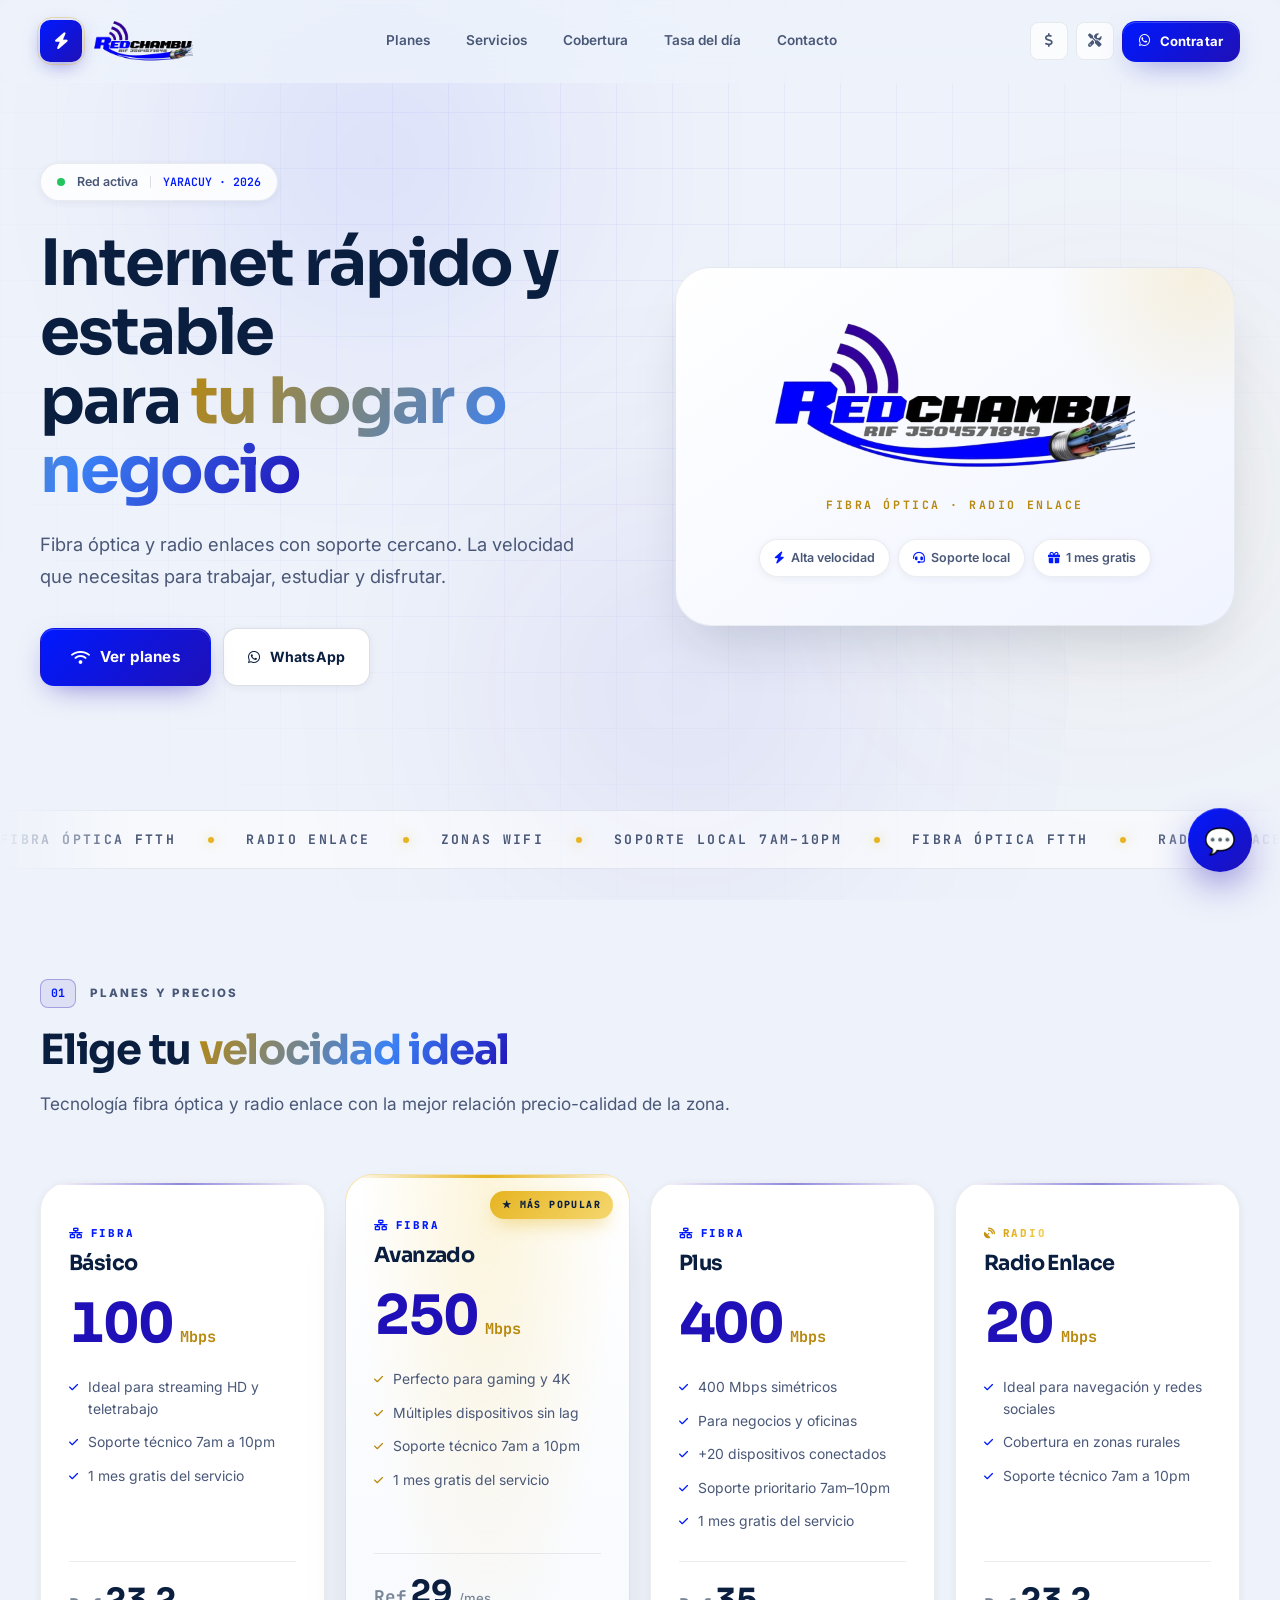
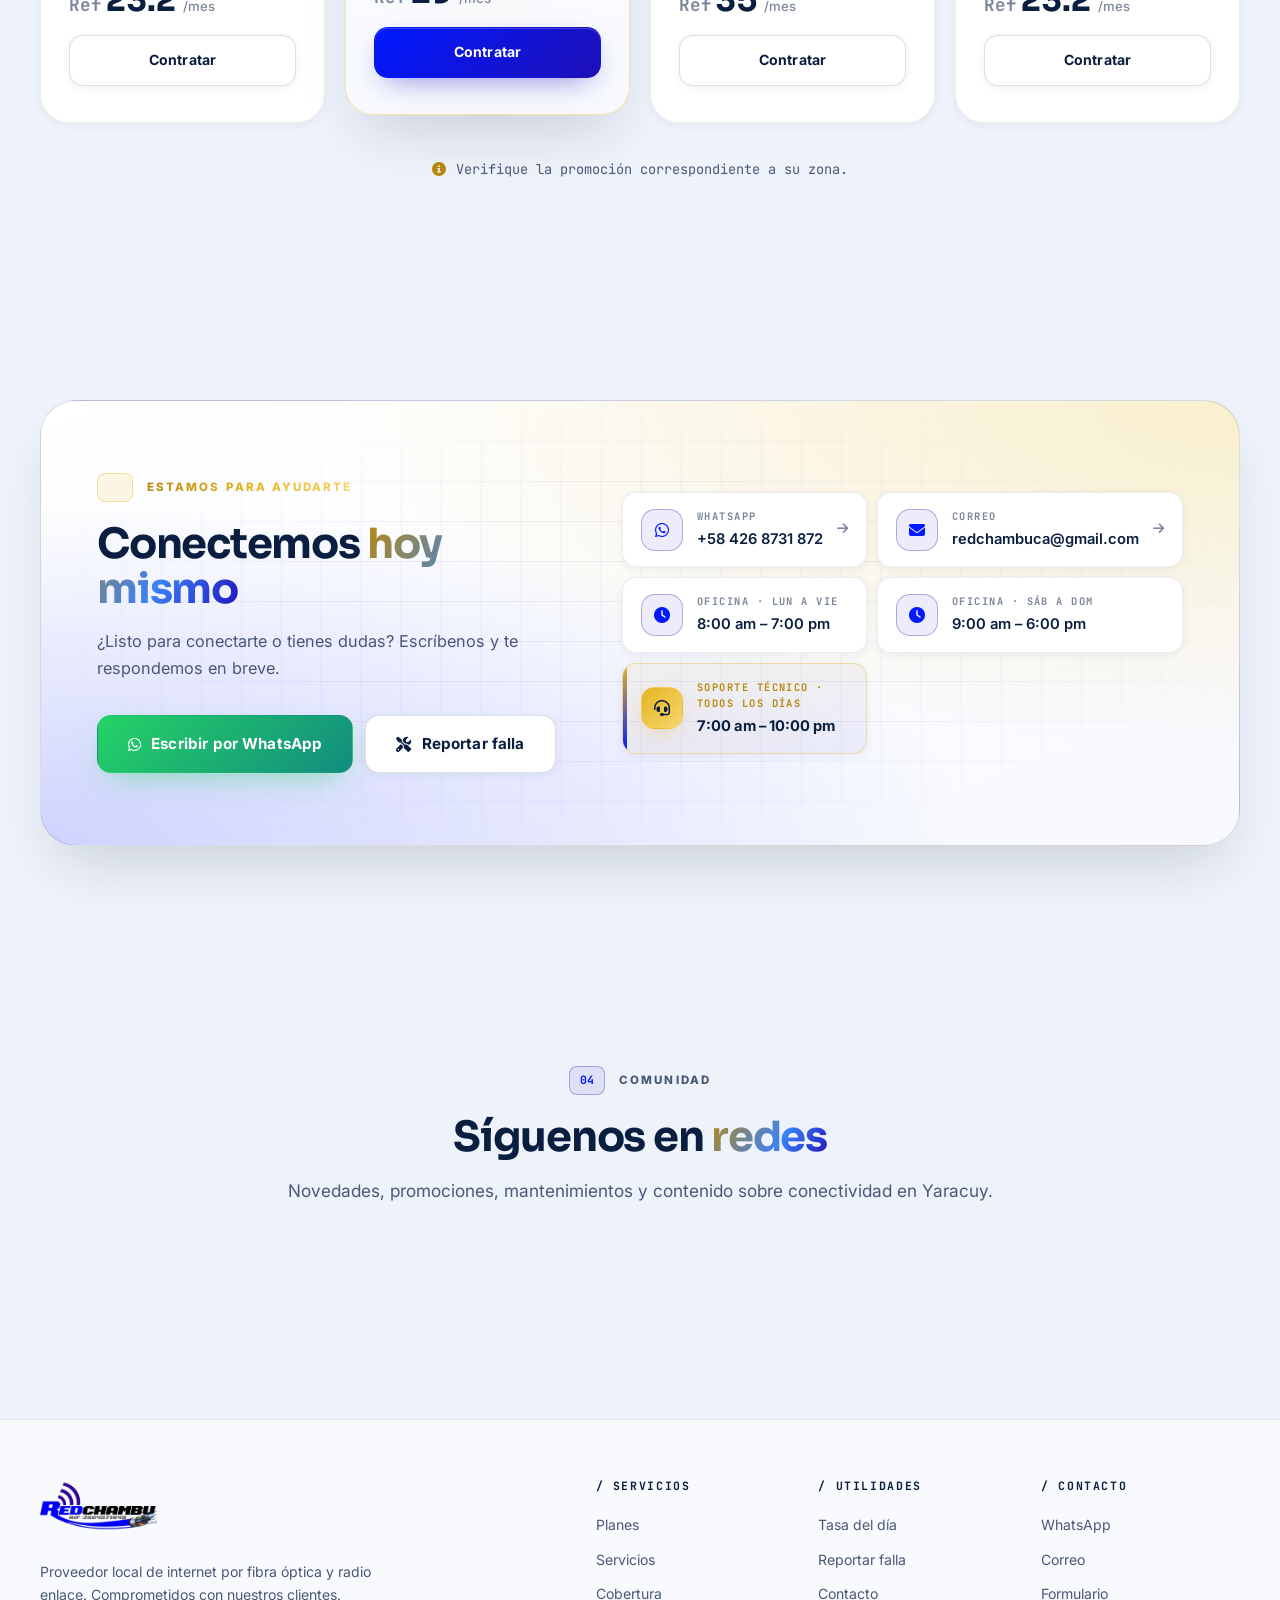
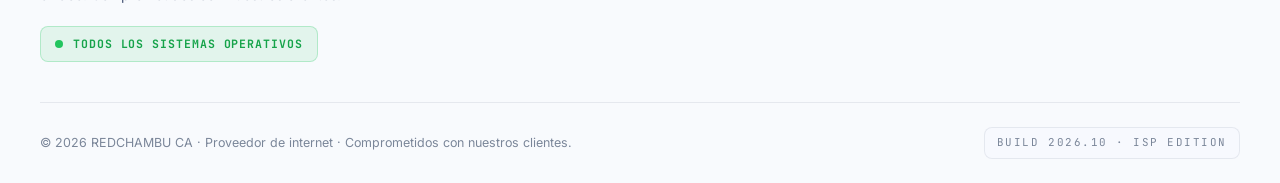
==== commit dca837b8: "Update index.html" ====
--- a/index.html
+++ b/index.html
@@ -206,6 +206,22 @@
     </section>
   </main>
 
+      <!-- REDES SOCIALES -->
+    <section id="redes" class="sect">
+      <div class="wrap">
+        <div class="sect-head center">
+          <div class="sect-meta center">
+            <span class="sect-num mono">04</span>
+            <span class="sect-eyebrow">Comunidad</span>
+          </div>
+          <h2>Síguenos en <em>redes</em></h2>
+          <p>Novedades, promociones, mantenimientos y contenido sobre conectividad en Yaracuy.</p>
+        </div>
+
+        <div class="social-grid" data-social></div>
+      </div>
+    </section>
+
   <!-- Footer -->
   <footer class="ft">
     <div class="wrap">
--- a/css/main.css
+++ b/css/main.css
@@ -61,7 +61,7 @@
   --sh-blue: 0 12px 32px -12px rgba(31, 16, 183, 0.4);
   --sh-gold: 0 12px 32px -12px rgba(230, 180, 34, 0.4);
 
-  --header-h: 72px;
+  --header-h: 82px;
 }
 
 /* ============================================================
@@ -122,8 +122,8 @@
   position: absolute;
   inset: 0;
   background-image:
-    linear-gradient(rgba(31, 16, 183, 0.07) 1px, transparent 1px),
-    linear-gradient(90deg, rgba(31, 16, 183, 0.07) 1px, transparent 1px);
+    linear-gradient(rgba(31, 16, 183, 0.04) 1px, transparent 1px),
+    linear-gradient(90deg, rgba(31, 16, 183, 0.04) 1px, transparent 1px);
   background-size: 56px 56px;
   mask-image: radial-gradient(ellipse at 50% 30%, black 30%, transparent 80%);
   -webkit-mask-image: radial-gradient(ellipse at 50% 30%, black 30%, transparent 80%);
@@ -221,11 +221,11 @@
   display: inline-flex;
   align-items: center;
   justify-content: center;
-  width: 36px; height: 36px;
+  width: 42px; height: 42px;
   border-radius: 10px;
   background: linear-gradient(135deg, var(--blue-electric) 0%, var(--blue) 100%);
   color: #fff;
-  font-size: 0.95rem;
+  font-size: 1.05rem;
   box-shadow: 0 6px 20px -6px rgba(31, 16, 183, 0.6);
   position: relative;
 }
@@ -234,12 +234,12 @@
   content: '';
   position: absolute;
   inset: -3px;
-  border-radius: 13px;
+  border-radius: 15px;
   border: 1px solid rgba(230, 180, 34, 0.5);
   opacity: 0.7;
 }
 
-.hdr-logo img { height: 32px; width: auto; object-fit: contain; }
+.hdr-logo img { height: 44px; width: auto; object-fit: contain; }
 
 .hdr-nav {
   display: none;
@@ -671,7 +671,7 @@
   border-bottom: 1px solid var(--border);
 }
 
-.ft-brand img { height: 38px; width: auto; margin-bottom: 18px; }
+.ft-brand img { height: 52px; width: auto; margin-bottom: 20px; }
 
 .ft-brand p {
   color: var(--text-soft);
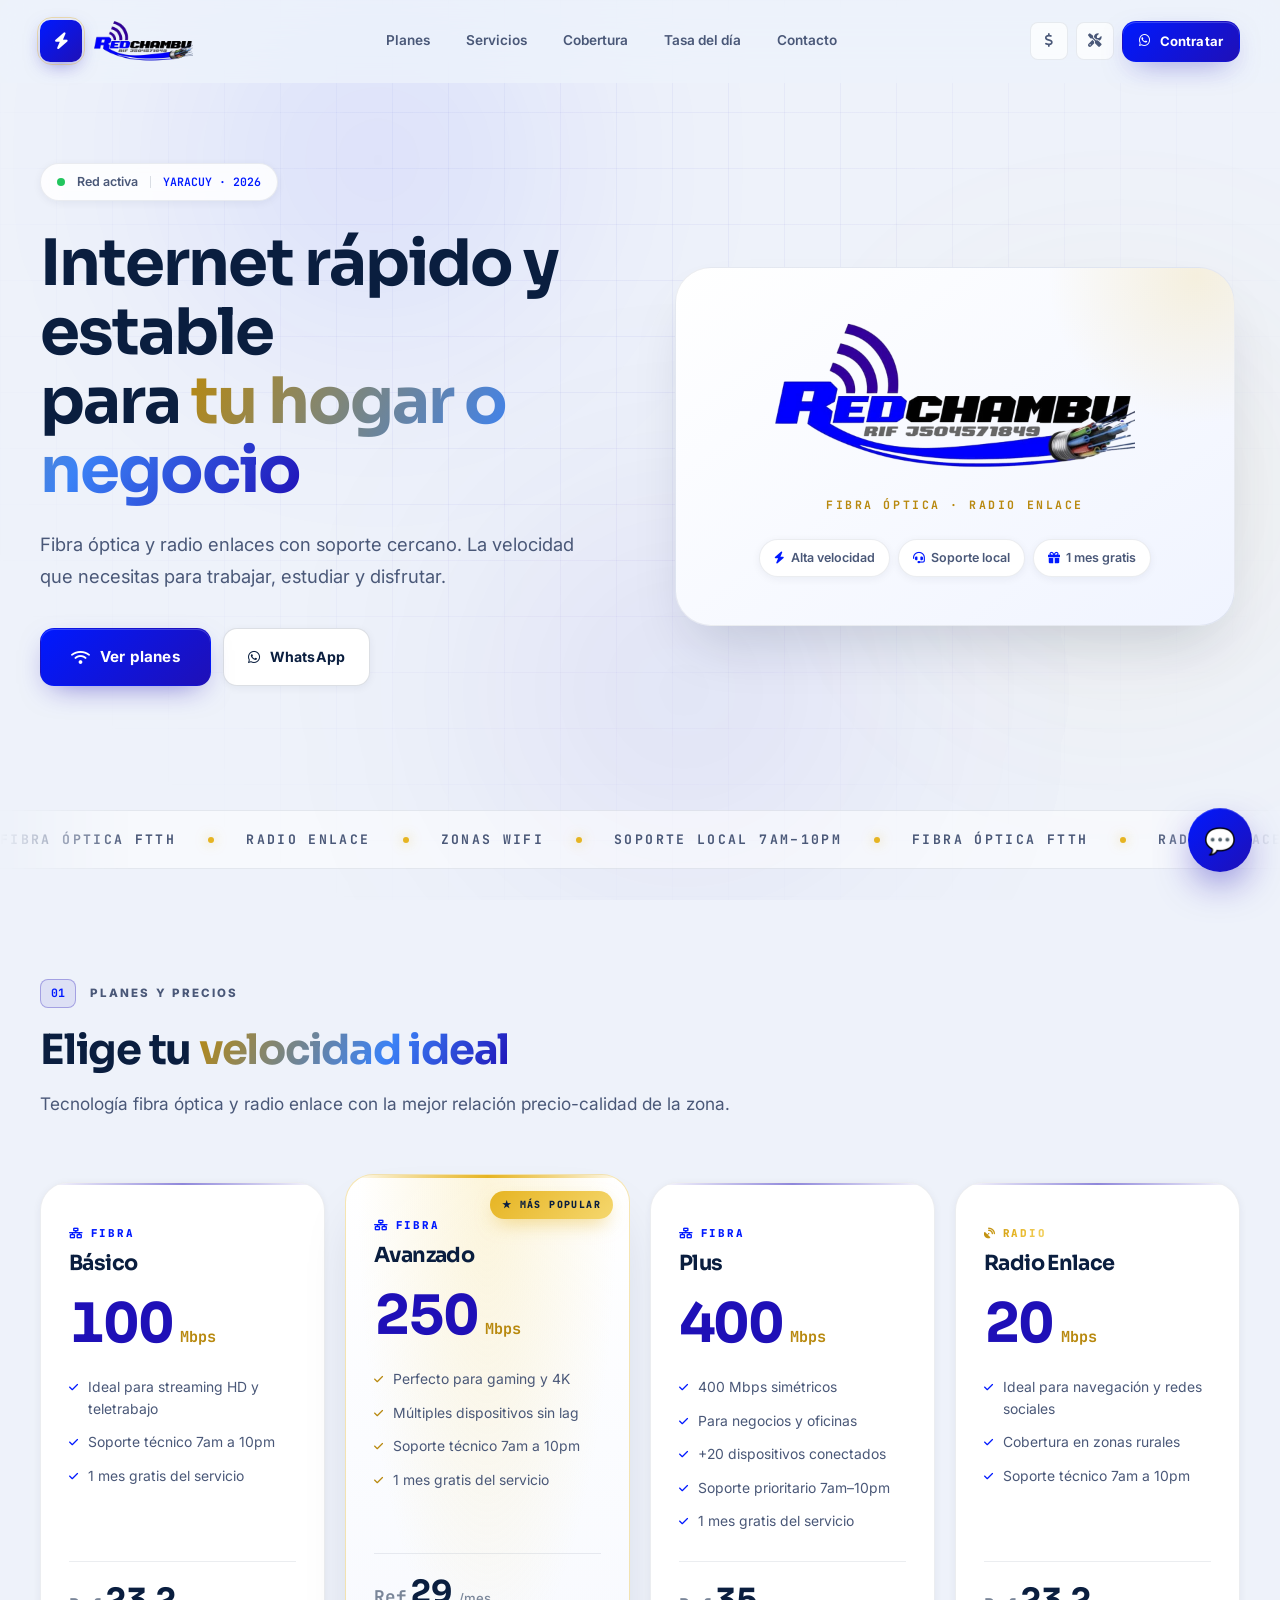
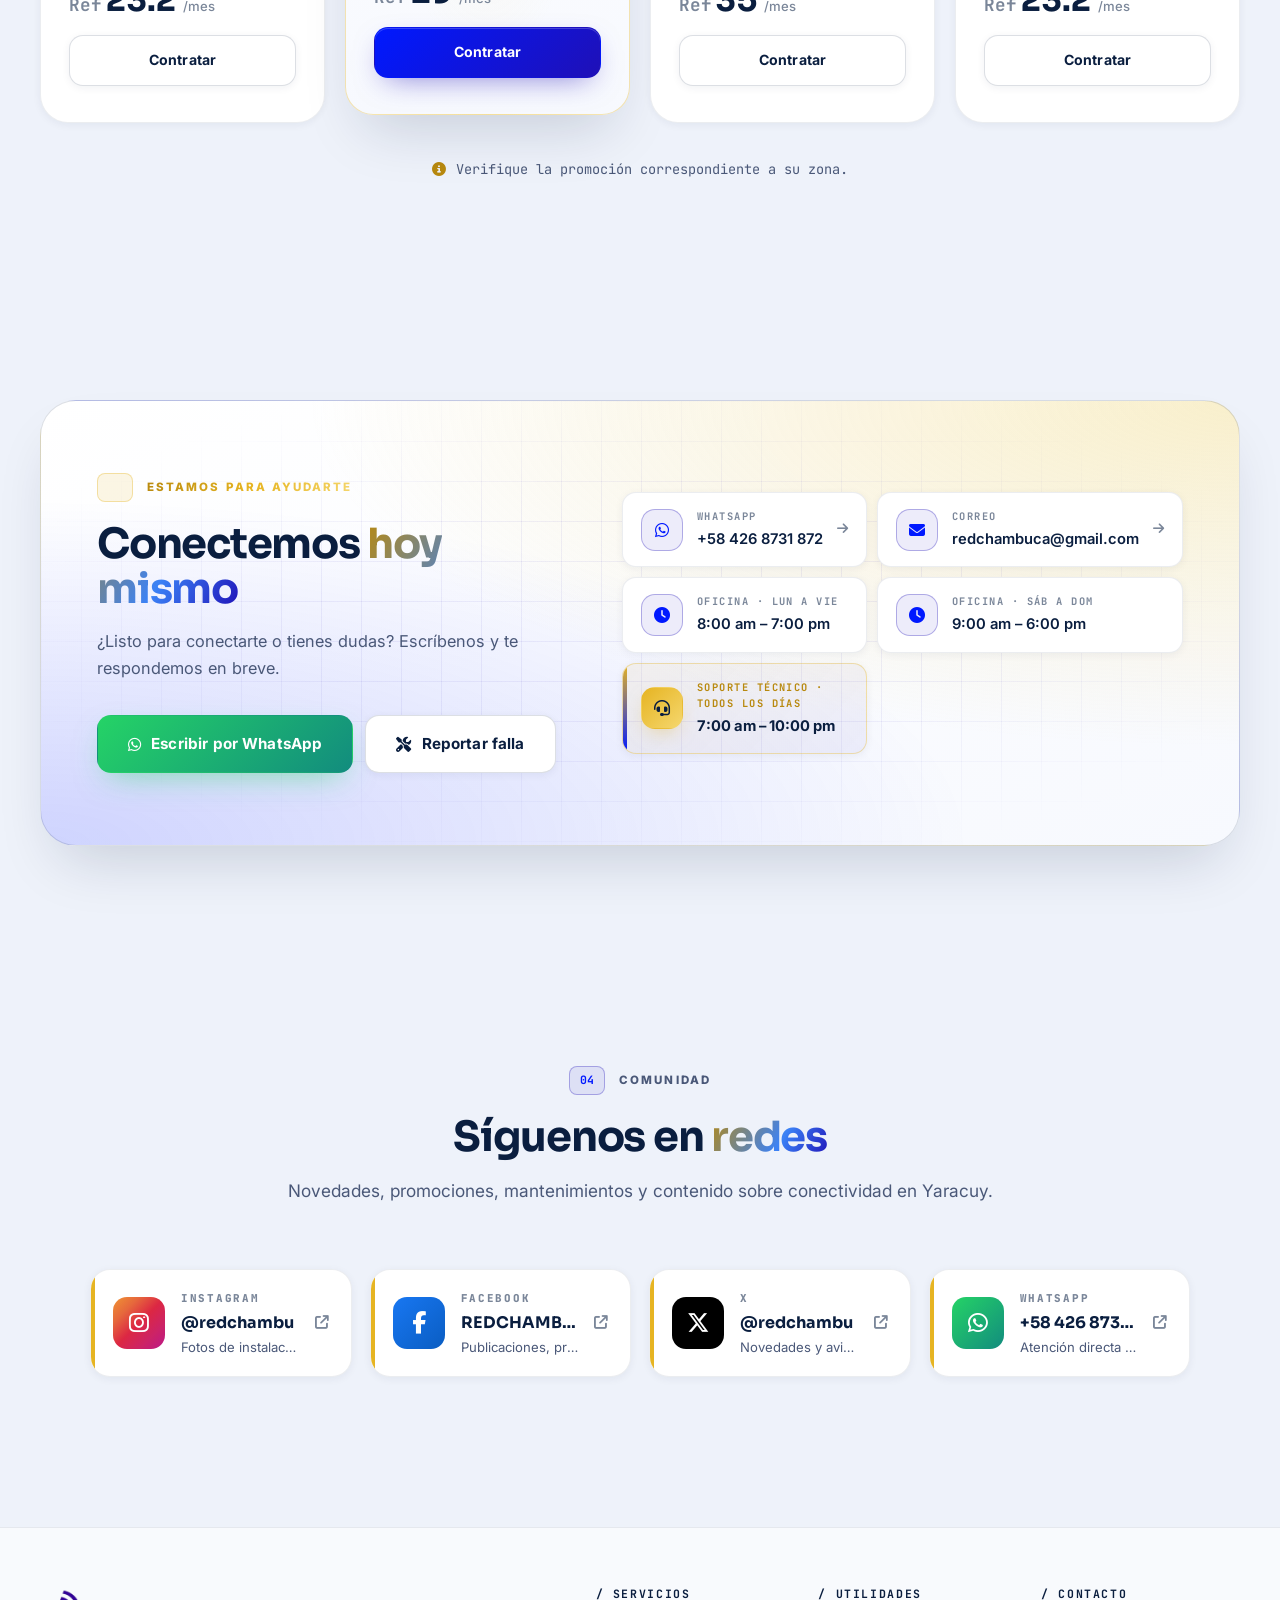
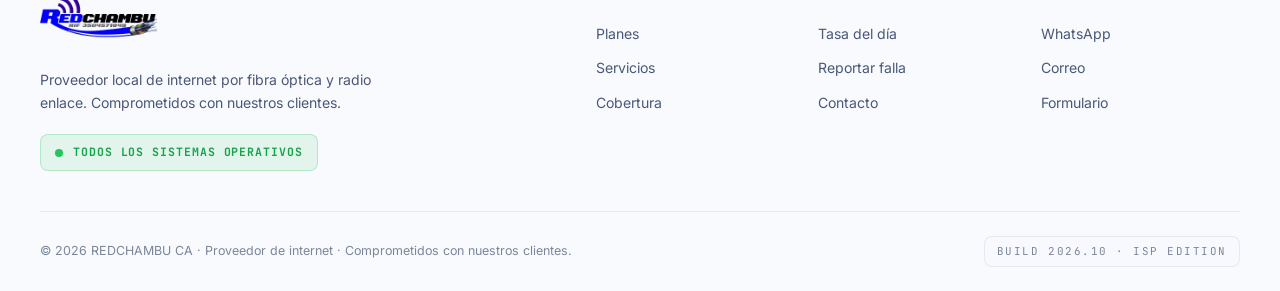
==== commit 17a6dd35: "Update index.html" ====
--- a/index.html
+++ b/index.html
@@ -23,7 +23,7 @@
   <link href="https://fonts.googleapis.com/css2?family=Inter:wght@400;500;600;700;800&family=Sora:wght@600;700;800&family=JetBrains+Mono:wght@500;700&display=swap" rel="stylesheet">
 
   <link rel="preconnect" href="https://cdnjs.cloudflare.com">
-  <link rel="stylesheet" href="https://cdnjs.cloudflare.com/ajax/libs/font-awesome/6.4.0/css/all.min.css">
+  <link rel="stylesheet" href="https://cdnjs.cloudflare.com/ajax/libs/font-awesome/6.7.2/css/all.min.css">
 
   <link rel="stylesheet" href="css/main.css">
   <link rel="stylesheet" href="css/home.css">
--- a/css/home.css
+++ b/css/home.css
@@ -906,3 +906,177 @@
     margin-bottom: 24px;
   }
 }
+
+
+/* ============================================================
+   SECCIÓN REDES SOCIALES
+   ============================================================ */
+.social-grid {
+  display: grid;
+  grid-template-columns: 1fr;
+  gap: 14px;
+  max-width: 1100px;
+  margin: 0 auto;
+}
+
+.social-card {
+  position: relative;
+  display: flex;
+  align-items: center;
+  gap: 16px;
+  background: var(--surface);
+  border: 1px solid var(--border);
+  border-radius: var(--r-lg);
+  padding: 20px 22px;
+  box-shadow: var(--sh-sm);
+  transition: all 0.3s cubic-bezier(0.4, 0, 0.2, 1);
+  overflow: hidden;
+}
+
+.social-card::before {
+  content: '';
+  position: absolute;
+  top: 0; left: 0;
+  width: 4px;
+  height: 100%;
+  background: var(--gold);
+  transition: width 0.3s ease;
+}
+
+.social-card:hover {
+  transform: translateY(-4px);
+  box-shadow: var(--sh-lg);
+  border-color: var(--border-gold);
+}
+
+.social-card:hover::before {
+  width: 6px;
+}
+
+.social-icon {
+  flex-shrink: 0;
+  width: 52px;
+  height: 52px;
+  border-radius: var(--r-md);
+  display: flex;
+  align-items: center;
+  justify-content: center;
+  font-size: 1.4rem;
+  color: #fff;
+  transition: transform 0.3s ease;
+}
+
+.social-card:hover .social-icon {
+  transform: scale(1.08) rotate(-4deg);
+}
+
+.social-body {
+  flex: 1;
+  min-width: 0;
+}
+
+.social-label {
+  font-size: 0.68rem;
+  font-weight: 800;
+  letter-spacing: 0.16em;
+  text-transform: uppercase;
+  color: var(--text-mute);
+  margin-bottom: 3px;
+}
+
+.social-user {
+  font-family: 'Sora', sans-serif;
+  font-size: 1rem;
+  font-weight: 700;
+  color: var(--text);
+  margin-bottom: 2px;
+  overflow: hidden;
+  text-overflow: ellipsis;
+  white-space: nowrap;
+}
+
+.social-desc {
+  font-size: 0.82rem;
+  color: var(--text-soft);
+  line-height: 1.4;
+  overflow: hidden;
+  text-overflow: ellipsis;
+  white-space: nowrap;
+}
+
+.social-arrow {
+  flex-shrink: 0;
+  color: var(--text-mute);
+  font-size: 0.85rem;
+  transition: all 0.25s ease;
+}
+
+.social-card:hover .social-arrow {
+  color: var(--gold-dark);
+  transform: translate(3px, -3px);
+}
+
+/* Colores por red social */
+.social-card.instagram .social-icon {
+  background: linear-gradient(135deg, #f09433 0%, #e6683c 25%, #dc2743 50%, #cc2366 75%, #bc1888 100%);
+}
+.social-card.instagram:hover::before {
+  background: linear-gradient(180deg, #dc2743, #bc1888);
+}
+
+.social-card.facebook .social-icon {
+  background: linear-gradient(135deg, #1877f2 0%, #0a5dc2 100%);
+}
+.social-card.facebook:hover::before {
+  background: #1877f2;
+}
+
+.social-card.x .social-icon {
+  background: #000;
+  color: #ffffff;
+}
+
+.social-card.x:hover .social-icon {
+  background: #1a1a1a;
+  color: #ffffff;
+}
+
+.social-card.x:hover::before {
+  background: #000;
+}
+
+.social-card.whatsapp .social-icon {
+  background: linear-gradient(135deg, #25D366 0%, #128C7E 100%);
+}
+.social-card.whatsapp:hover::before {
+  background: #25D366;
+}
+
+/* Responsive */
+@media (min-width: 640px) {
+  .social-grid {
+    grid-template-columns: repeat(2, 1fr);
+    gap: 16px;
+  }
+}
+
+@media (min-width: 960px) {
+  .social-grid {
+    grid-template-columns: repeat(4, 1fr);
+    gap: 18px;
+  }
+}
+
+@media (max-width: 480px) {
+  .social-card {
+    padding: 16px 18px;
+    gap: 14px;
+  }
+  .social-icon {
+    width: 46px;
+    height: 46px;
+    font-size: 1.2rem;
+  }
+  .social-user { font-size: 0.92rem; }
+  .social-desc { font-size: 0.75rem; }
+}
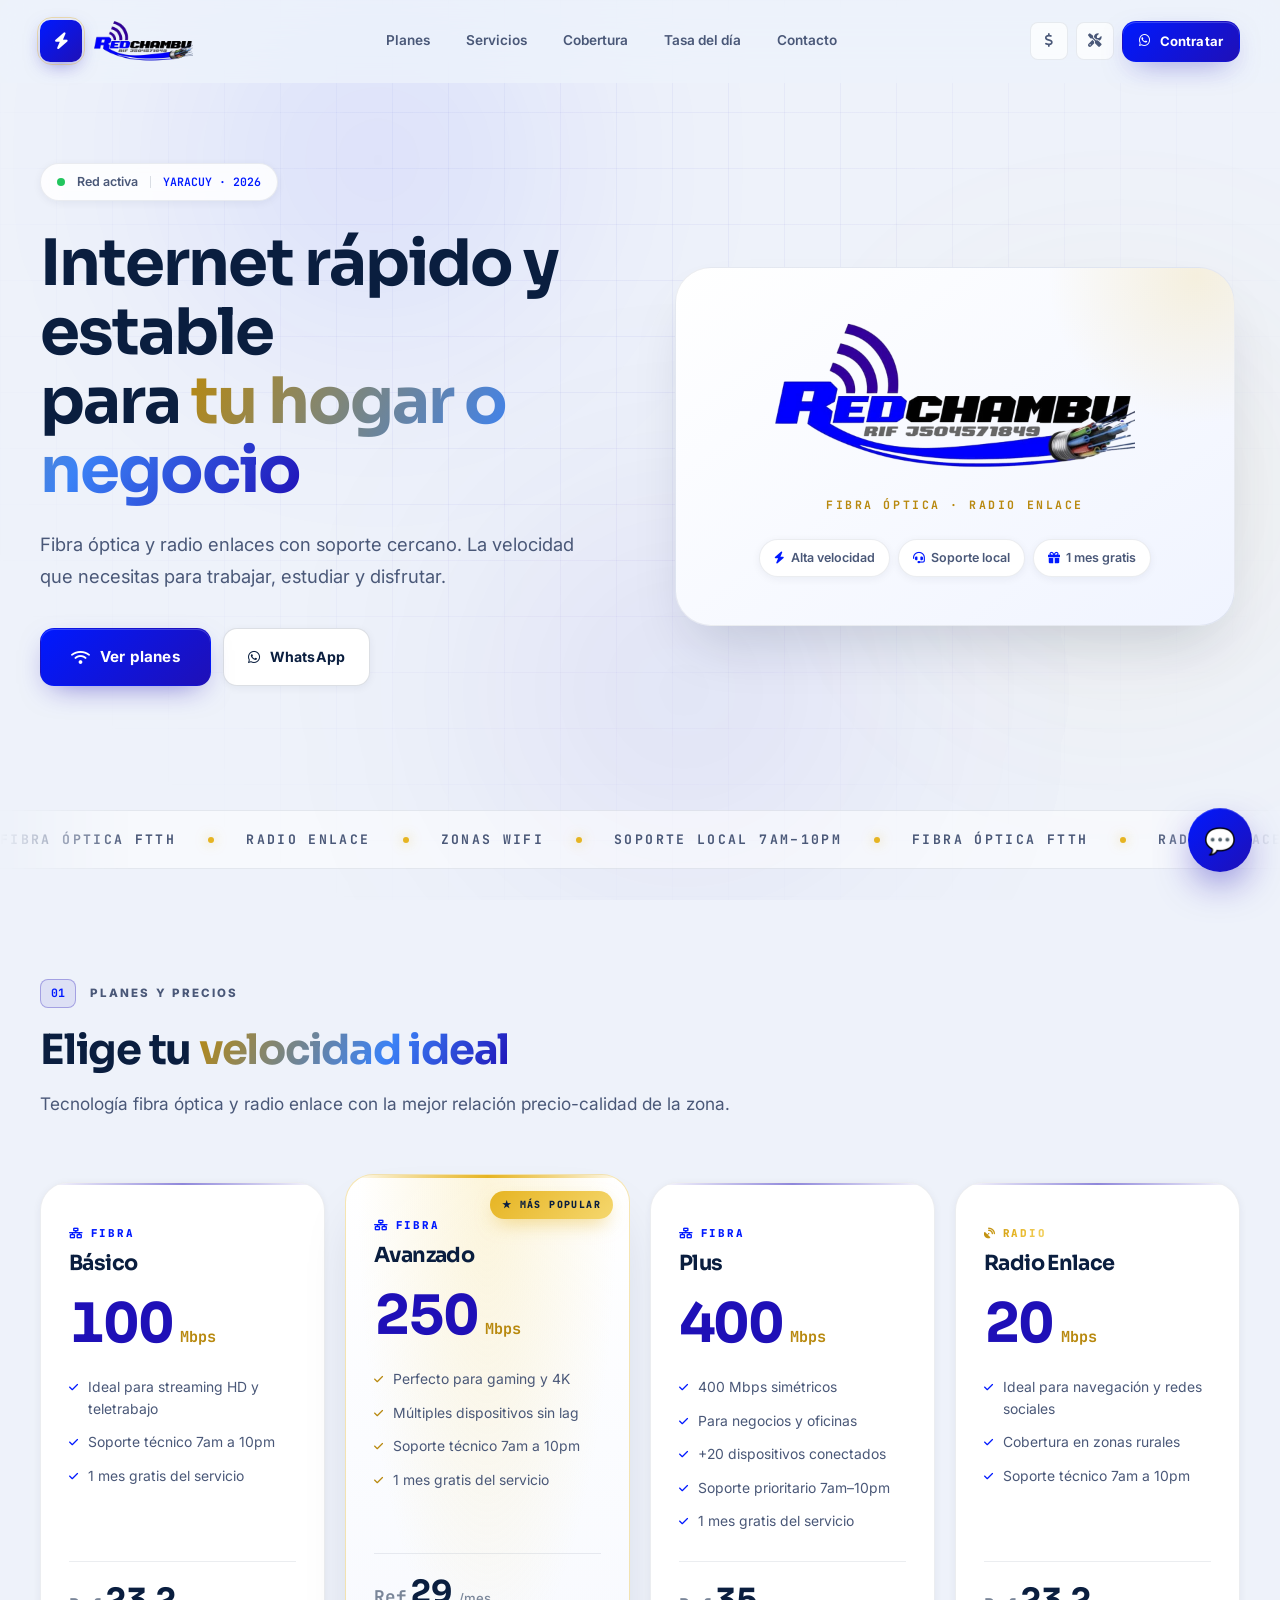
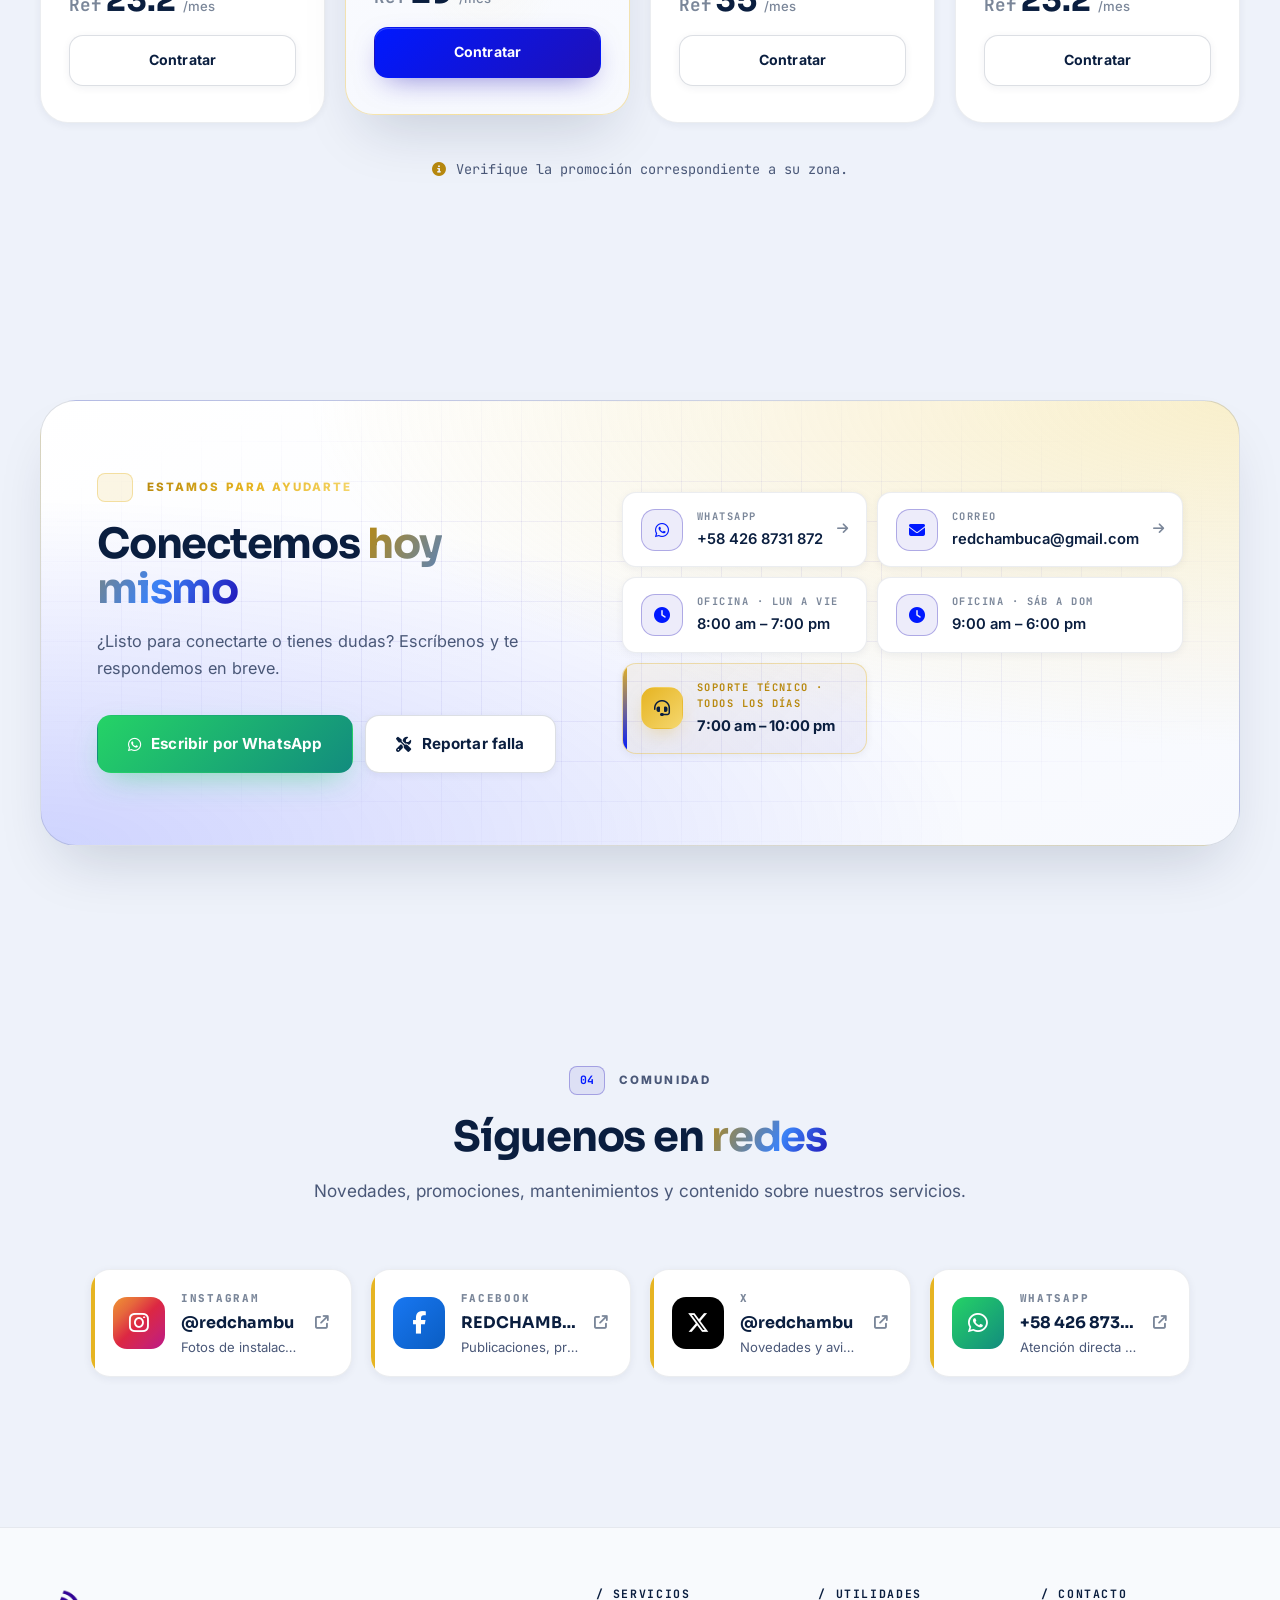
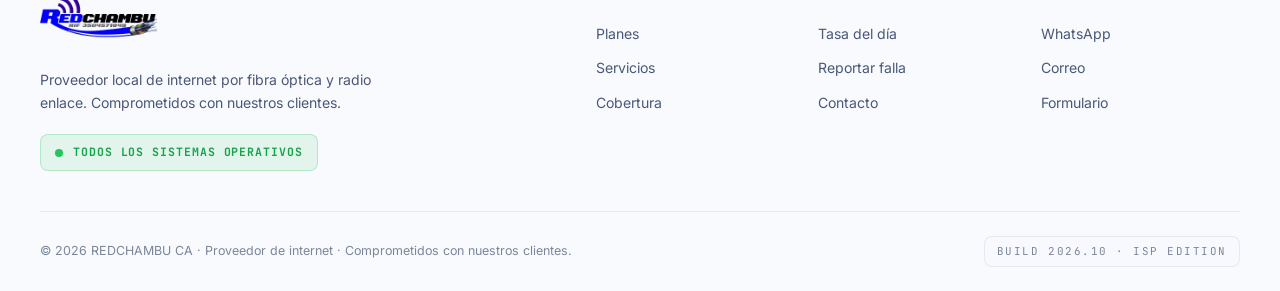
==== commit 3ba084ed: "Update index.html" ====
--- a/index.html
+++ b/index.html
@@ -215,7 +215,7 @@
             <span class="sect-eyebrow">Comunidad</span>
           </div>
           <h2>Síguenos en <em>redes</em></h2>
-          <p>Novedades, promociones, mantenimientos y contenido sobre conectividad en Yaracuy.</p>
+          <p>Novedades, promociones, mantenimientos y contenido sobre nuestros servicios.</p>
         </div>
 
         <div class="social-grid" data-social></div>
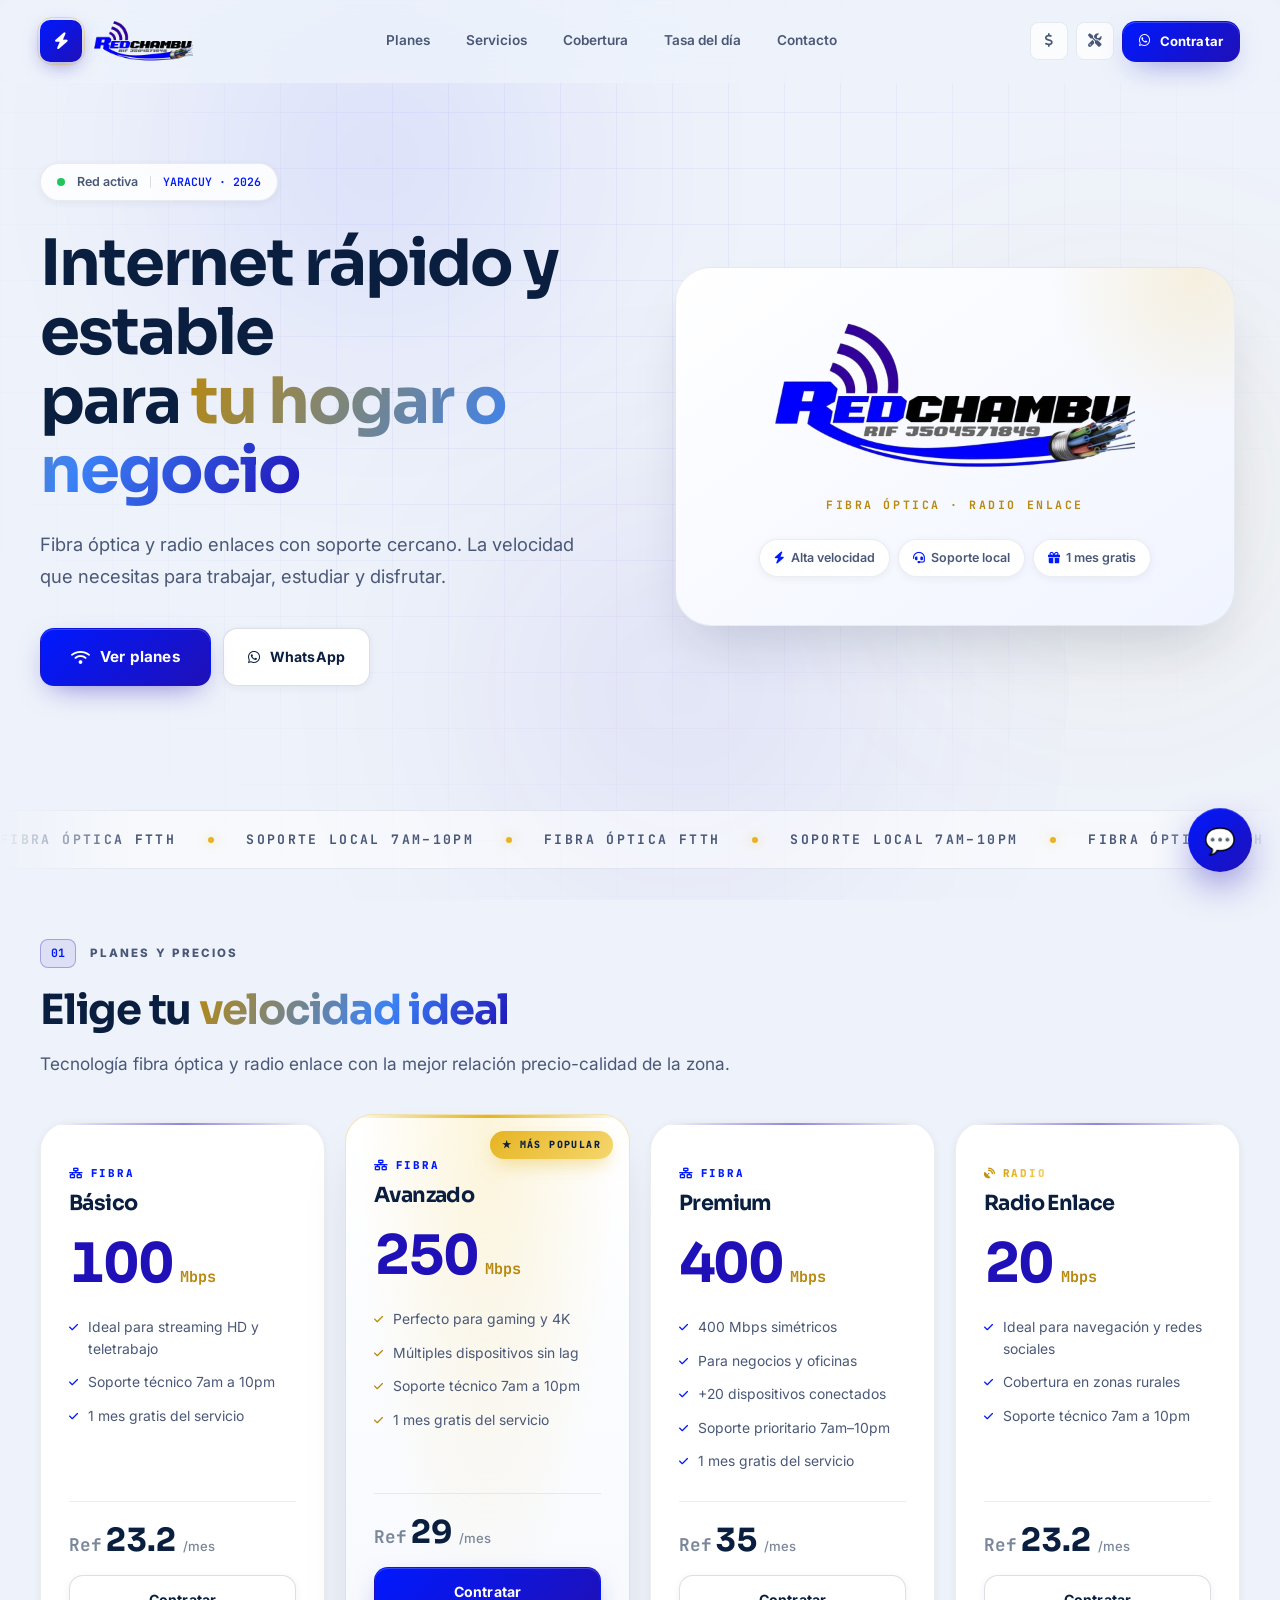
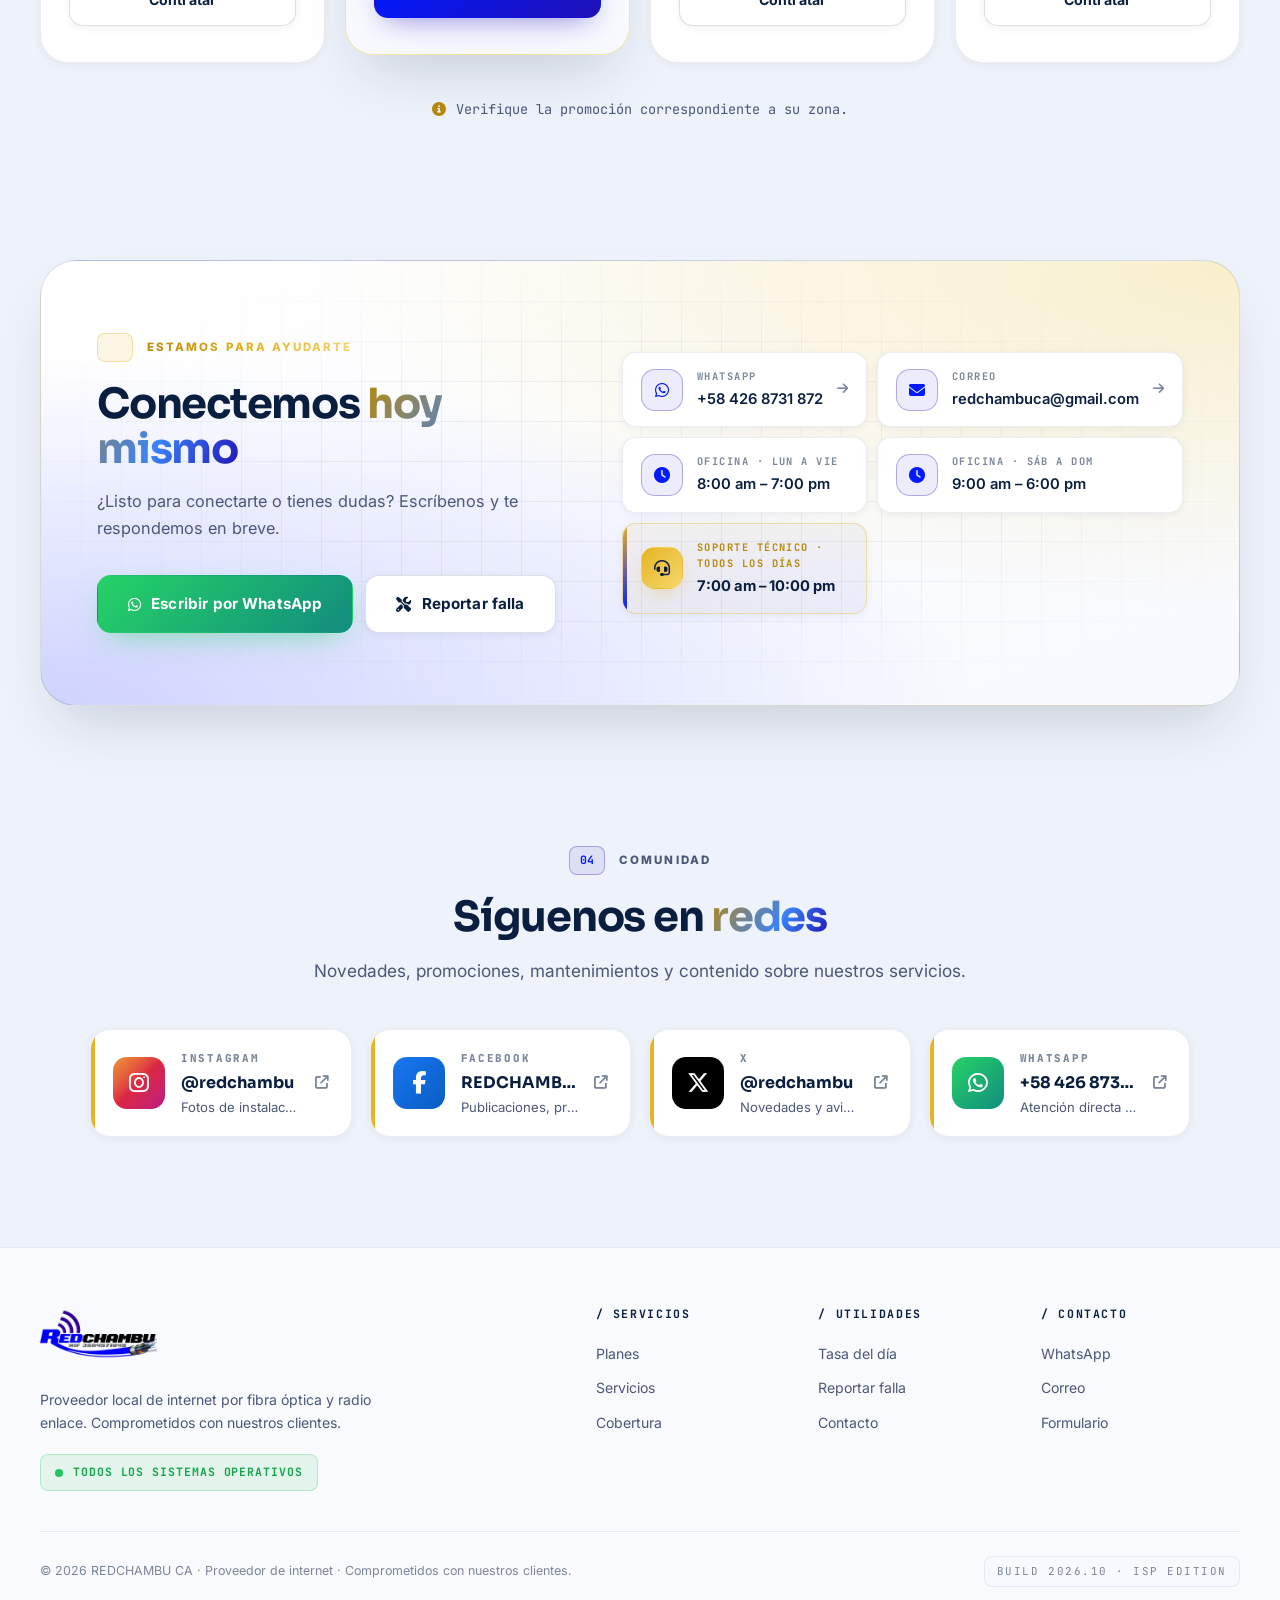
==== commit 1c268381: "Update index.html" ====
--- a/index.html
+++ b/index.html
@@ -137,16 +137,16 @@
       <div class="marquee" aria-hidden="true">
         <div class="marquee-track">
           <span>FIBRA ÓPTICA FTTH</span><span class="dot"></span>
-          <span>RADIO ENLACE</span><span class="dot"></span>
-          <span>ZONAS WIFI</span><span class="dot"></span>
-          <span>SOPORTE LOCAL 7AM–10PM</span><span class="dot"></span>
-          <span>FIBRA ÓPTICA FTTH</span><span class="dot"></span>
-          <span>RADIO ENLACE</span><span class="dot"></span>
-          <span>ZONAS WIFI</span><span class="dot"></span>
-          <span>SOPORTE LOCAL 7AM–10PM</span><span class="dot"></span>
-          <span>FIBRA ÓPTICA FTTH</span><span class="dot"></span>
-          <span>RADIO ENLACE</span><span class="dot"></span>
-          <span>ZONAS WIFI</span><span class="dot"></span>
+          <span>SOPORTE LOCAL 7AM–10PM</span><span class="dot"></span>
+          <span>FIBRA ÓPTICA FTTH</span><span class="dot"></span>
+          <span>SOPORTE LOCAL 7AM–10PM</span><span class="dot"></span>
+          <span>FIBRA ÓPTICA FTTH</span><span class="dot"></span>
+          <span>SOPORTE LOCAL 7AM–10PM</span><span class="dot"></span>
+          <span>FIBRA ÓPTICA FTTH</span><span class="dot"></span>
+          <span>SOPORTE LOCAL 7AM–10PM</span><span class="dot"></span>
+          <span>FIBRA ÓPTICA FTTH</span><span class="dot"></span>
+          <span>SOPORTE LOCAL 7AM–10PM</span><span class="dot"></span>
+          <span>FIBRA ÓPTICA FTTH</span><span class="dot"></span>
           <span>SOPORTE LOCAL 7AM–10PM</span><span class="dot"></span>
         </div>
       </div>
--- a/css/main.css
+++ b/css/main.css
@@ -506,9 +506,9 @@
 /* ============================================================
    SECCIONES GENÉRICAS
    ============================================================ */
-.sect { padding: 80px 0; position: relative; }
-
-.sect-head { margin-bottom: 48px; max-width: 720px; }
+.sect { padding: 56px 0; position: relative; }
+
+.sect-head { margin-bottom: 36px; max-width: 720px; }
 .sect-head.center { text-align: center; margin-left: auto; margin-right: auto; }
 
 .sect-meta {
@@ -758,8 +758,8 @@
   .hdr-menu { display: none; }
   .mnav { display: none; }
 
-  .sect { padding: 110px 0; }
-  .sect-head { margin-bottom: 64px; }
+  .sect { padding: 70px 0; }
+  .sect-head { margin-bottom: 44px; }
 
   .ft-top { grid-template-columns: 1fr 1.3fr; gap: 60px; }
   .ft-bottom { flex-direction: row; justify-content: space-between; }
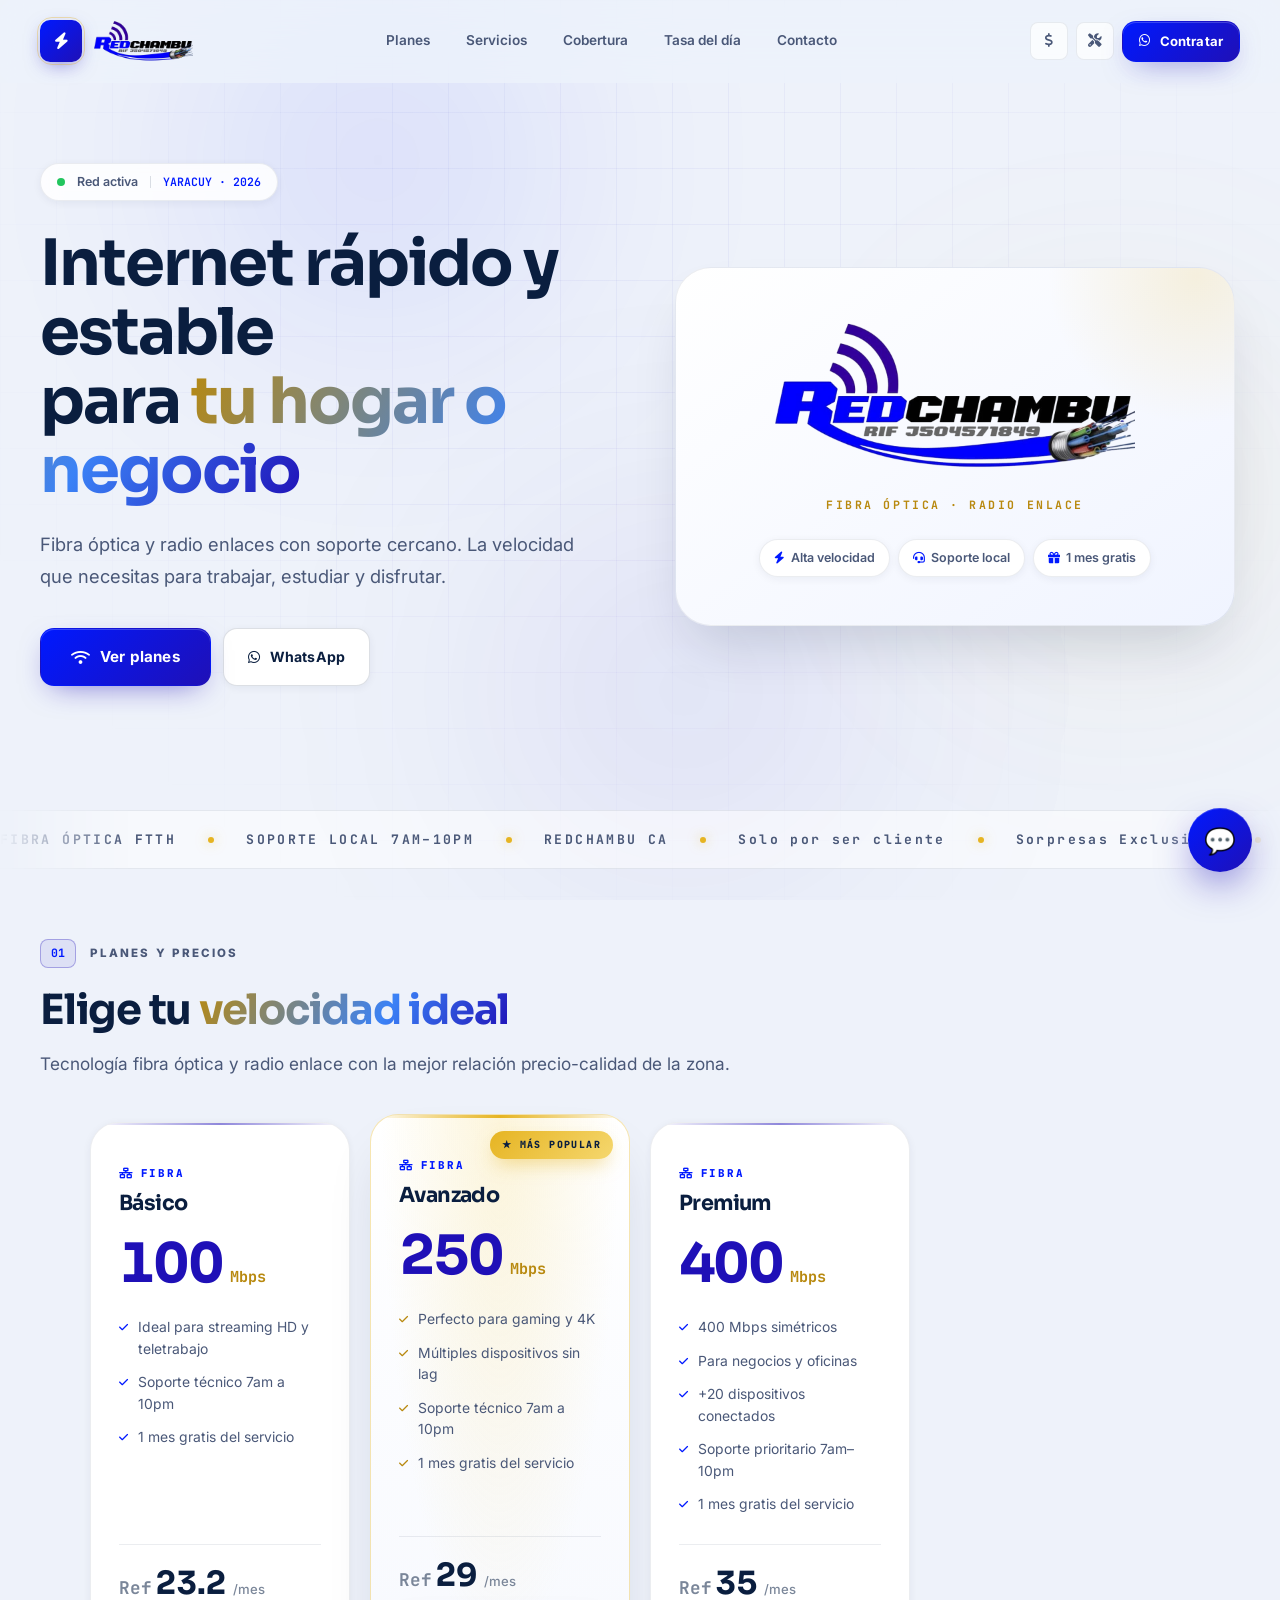
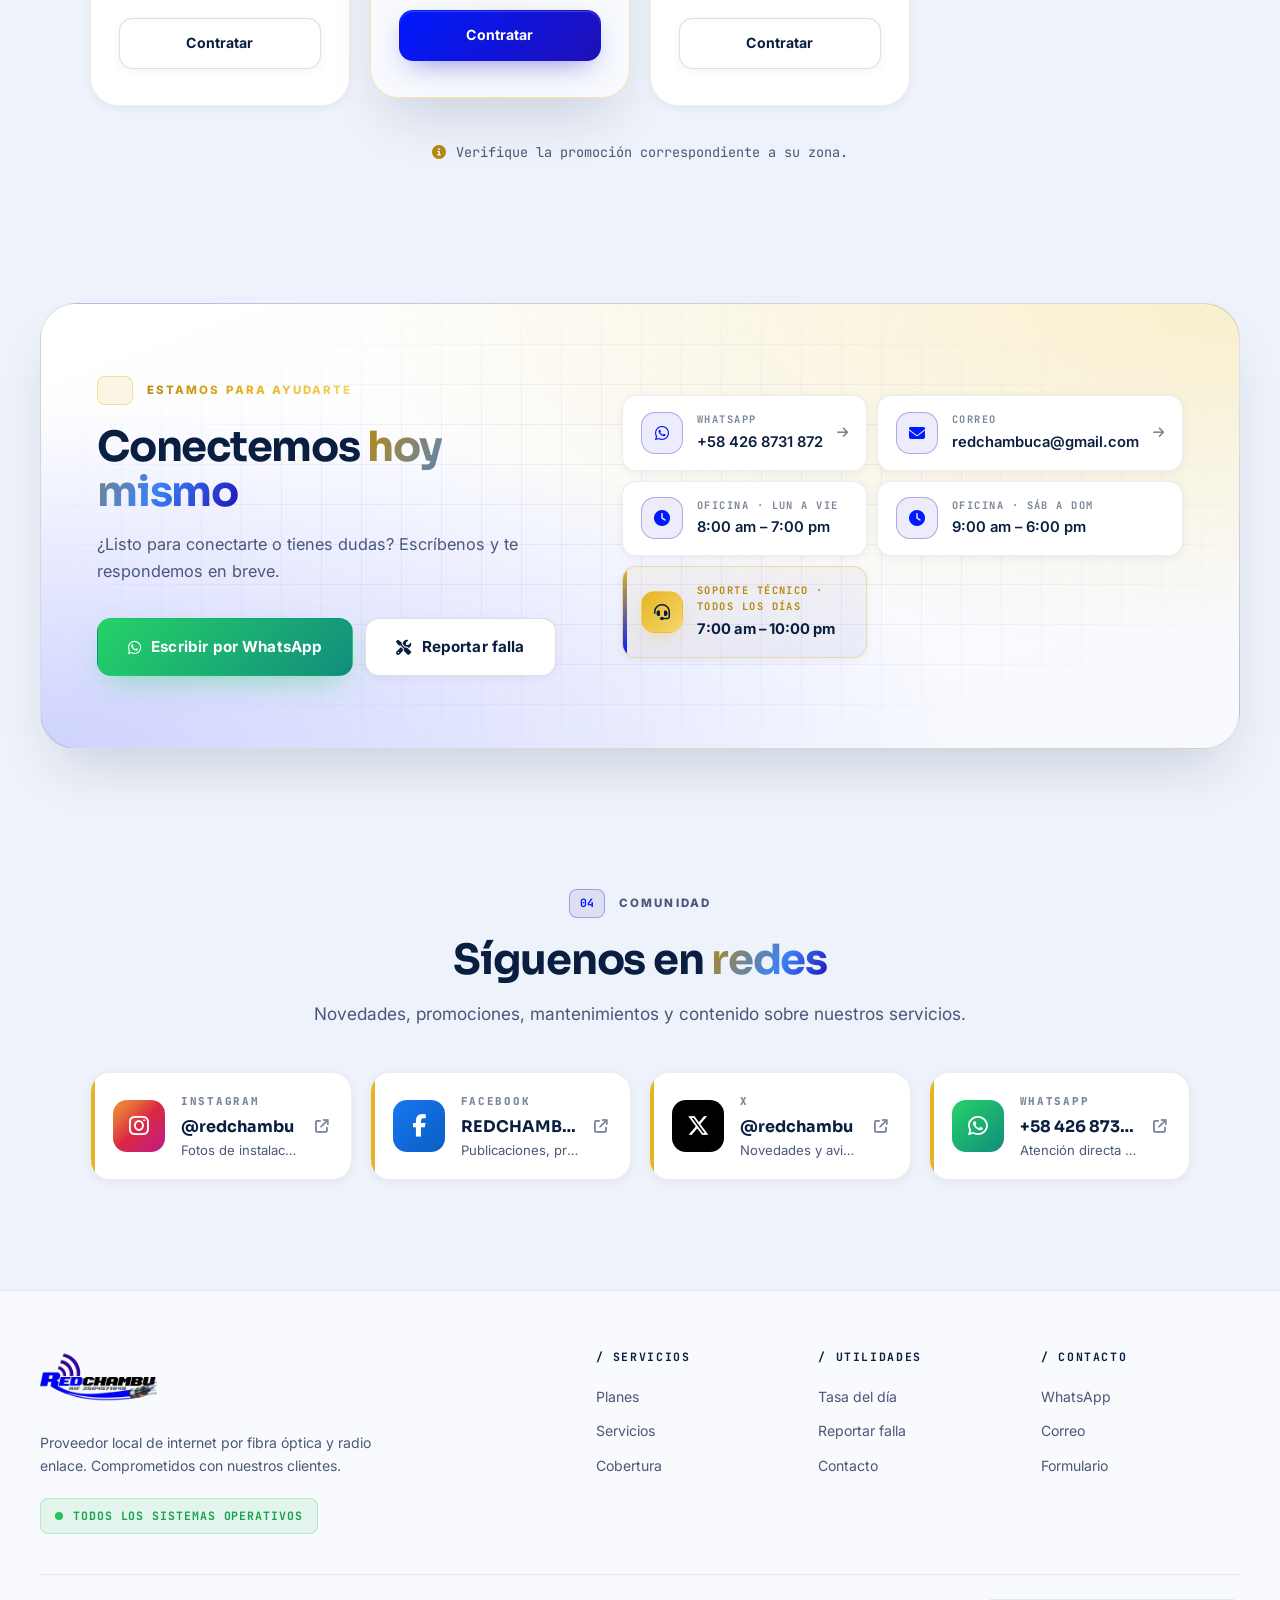
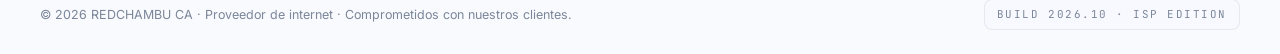
==== commit 30430919: "Update index.html" ====
--- a/index.html
+++ b/index.html
@@ -138,16 +138,19 @@
         <div class="marquee-track">
           <span>FIBRA ÓPTICA FTTH</span><span class="dot"></span>
           <span>SOPORTE LOCAL 7AM–10PM</span><span class="dot"></span>
+          <span>REDCHAMBU CA</span><span class="dot"></span>
+          <span>Solo por ser cliente</span><span class="dot"></span>
+          <span>Sorpresas Exclusivas</span><span class="dot"></span>
+          <span>SOPORTE LOCAL 7AM–10PM</span><span class="dot"></span>
+          <span>🎁 Promoción vigente </span><span class="dot"></span>
           <span>FIBRA ÓPTICA FTTH</span><span class="dot"></span>
           <span>SOPORTE LOCAL 7AM–10PM</span><span class="dot"></span>
-          <span>FIBRA ÓPTICA FTTH</span><span class="dot"></span>
-          <span>SOPORTE LOCAL 7AM–10PM</span><span class="dot"></span>
-          <span>FIBRA ÓPTICA FTTH</span><span class="dot"></span>
-          <span>SOPORTE LOCAL 7AM–10PM</span><span class="dot"></span>
-          <span>FIBRA ÓPTICA FTTH</span><span class="dot"></span>
-          <span>SOPORTE LOCAL 7AM–10PM</span><span class="dot"></span>
-          <span>FIBRA ÓPTICA FTTH</span><span class="dot"></span>
-          <span>SOPORTE LOCAL 7AM–10PM</span><span class="dot"></span>
+          <span>REDCHAMBU CA</span><span class="dot"></span>
+          <span>Solo por ser cliente</span><span class="dot"></span>
+          <span>Sorpresas Exclusivas</span><span class="dot"></span>
+          <span>SOPORTE LOCAL 7AM–10PM</span><span class="dot"></span>
+          <span>🎁 Promoción vigente </span><span class="dot"></span>
+          
         </div>
       </div>
     </section>
--- a/css/home.css
+++ b/css/home.css
@@ -256,8 +256,12 @@
    ============================================================ */
 .plans {
   display: grid;
-  grid-template-columns: 1fr;
-  gap: 20px;
+  grid-template-columns: repeat(3, minmax(0, 1fr));
+  gap: 24px;
+  justify-content: center;
+  align-items: stretch;
+  max-width: 1100px;   /* ajusta según tu diseño */
+  margin-inline: auto; /* centra el bloque completo */
 }
 
 .plan {
